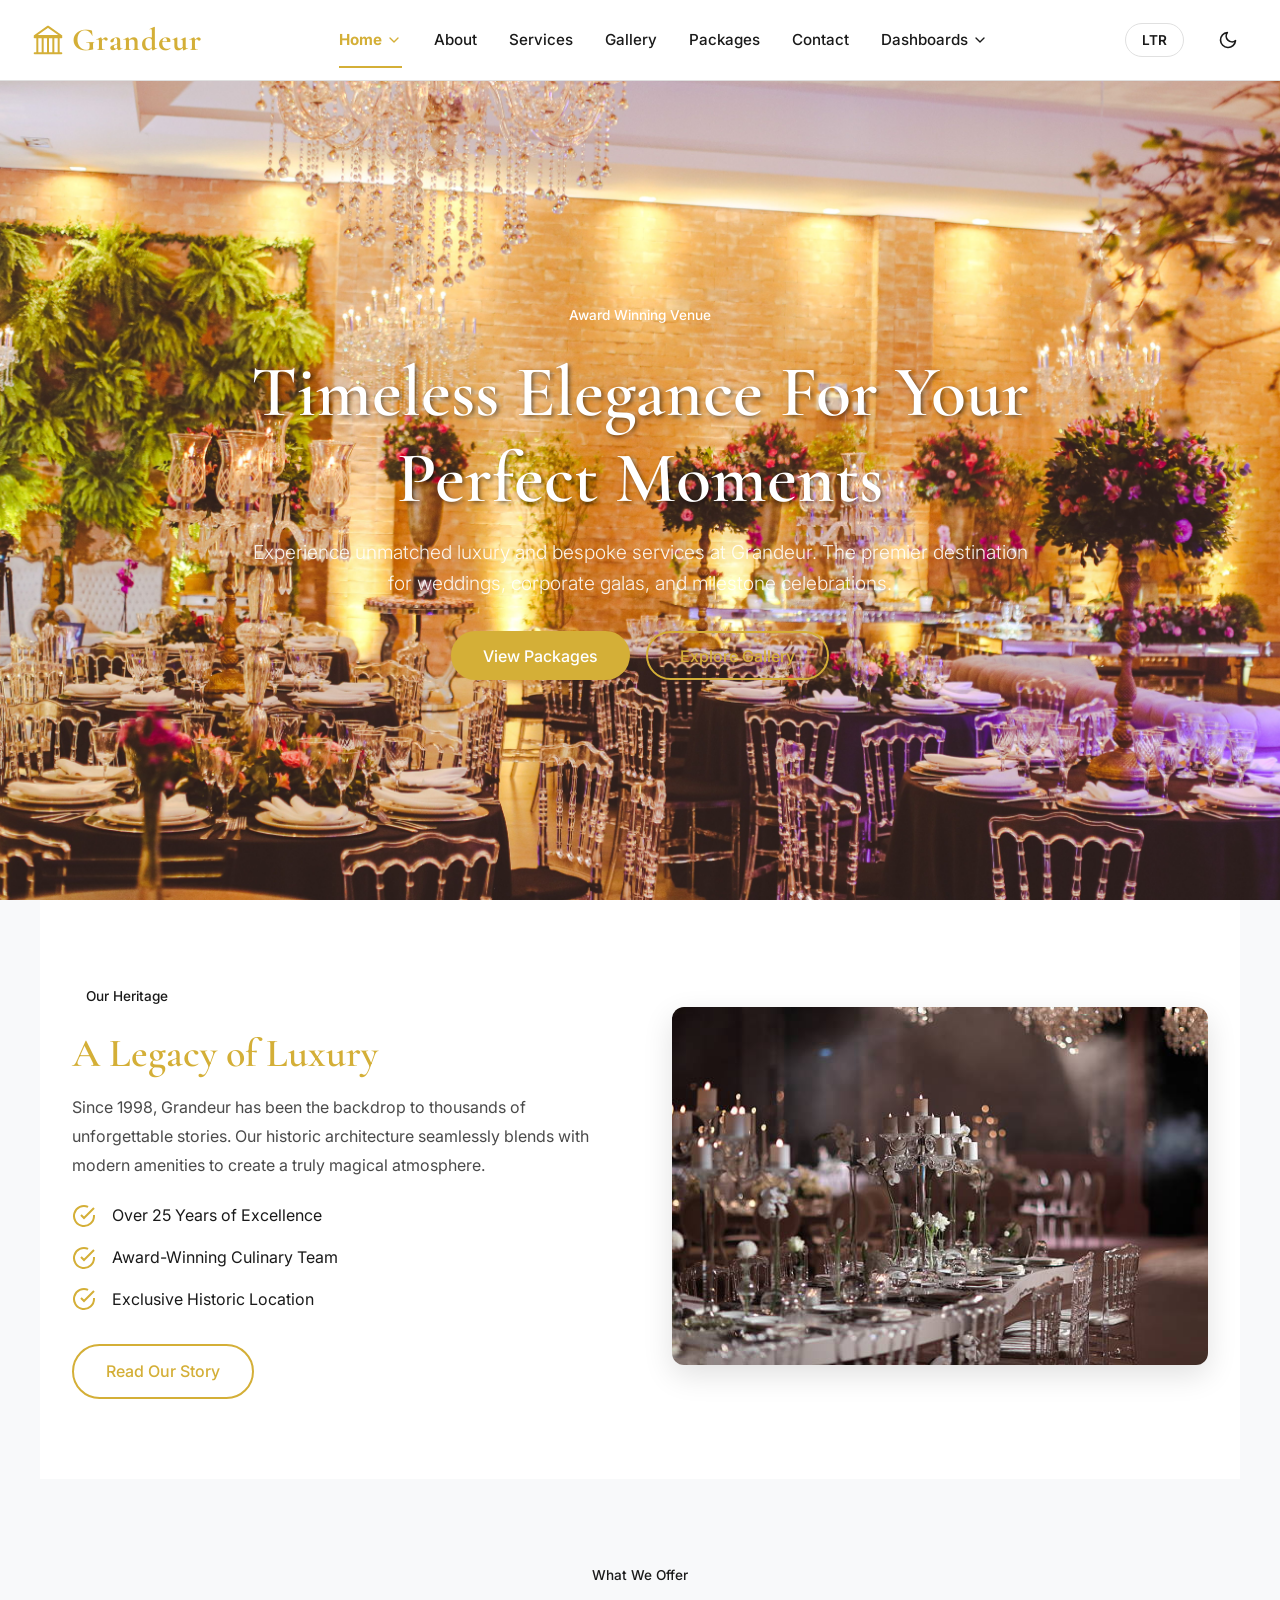
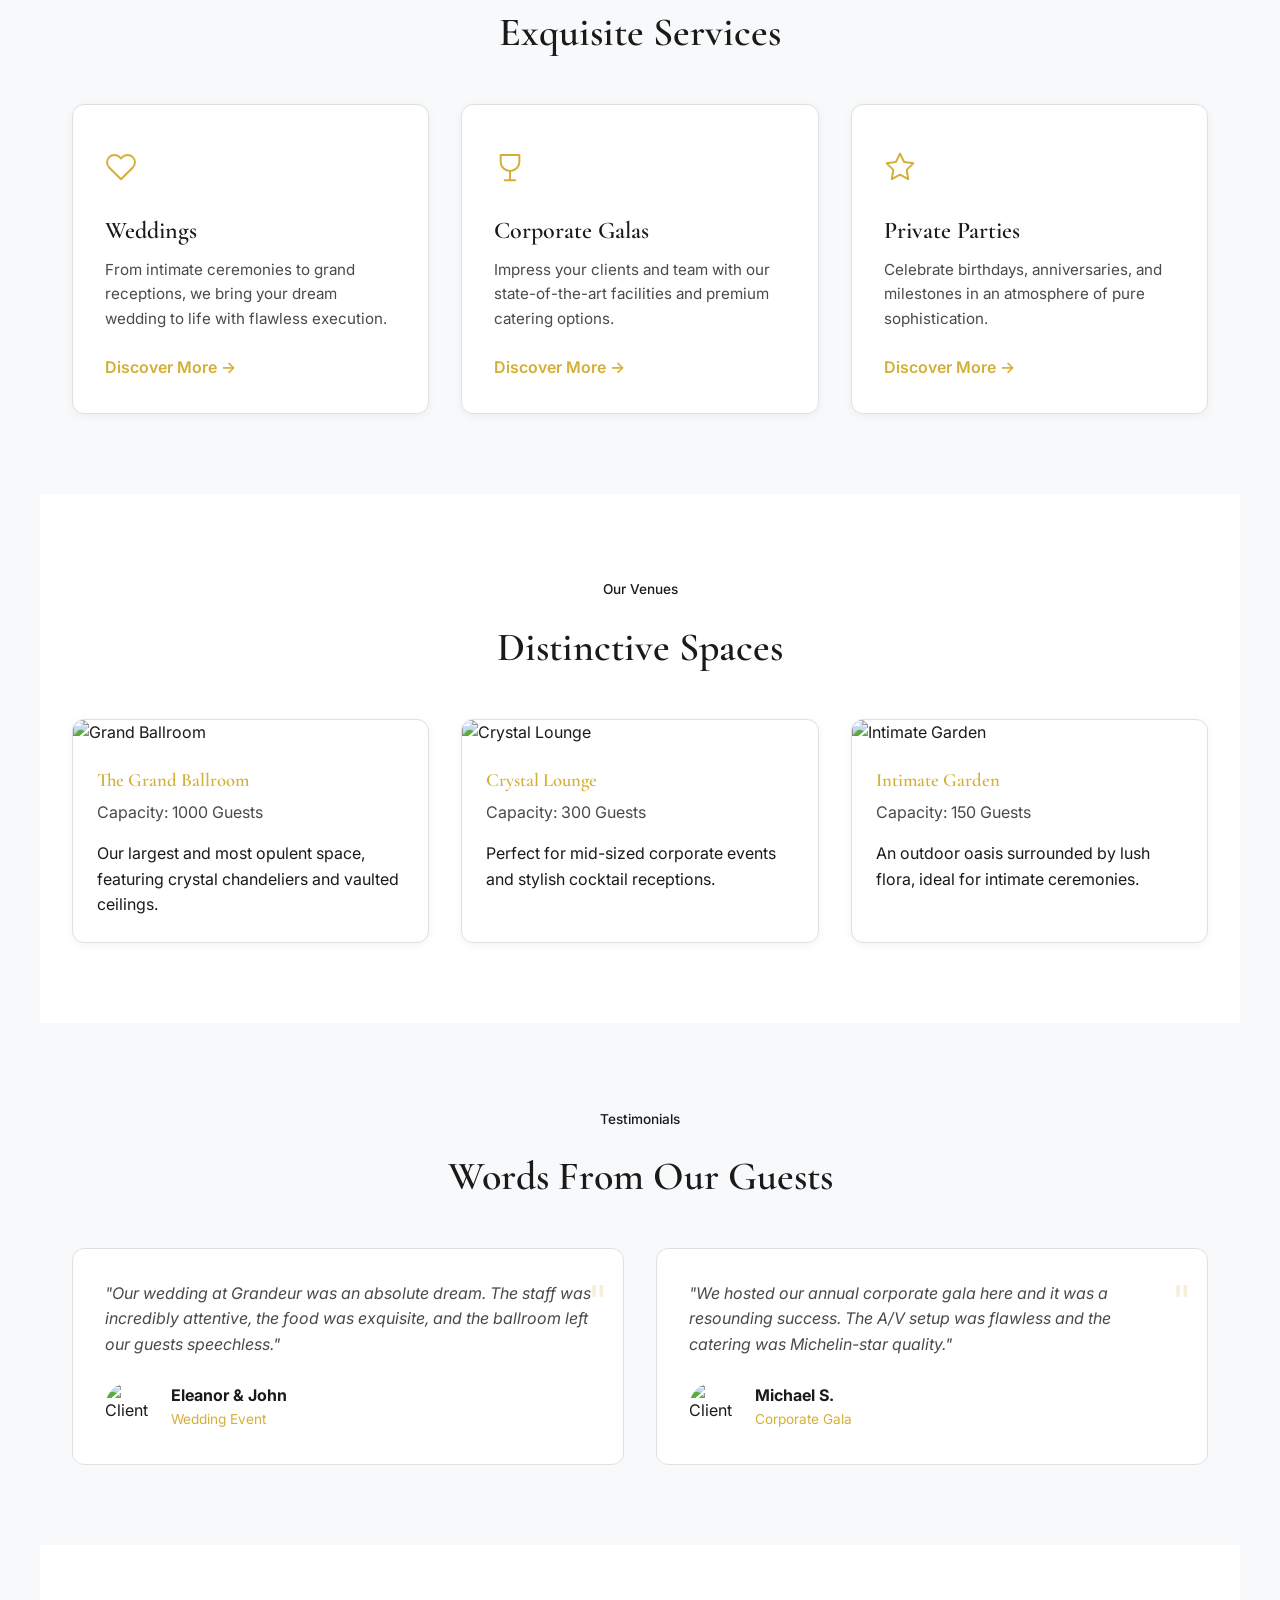
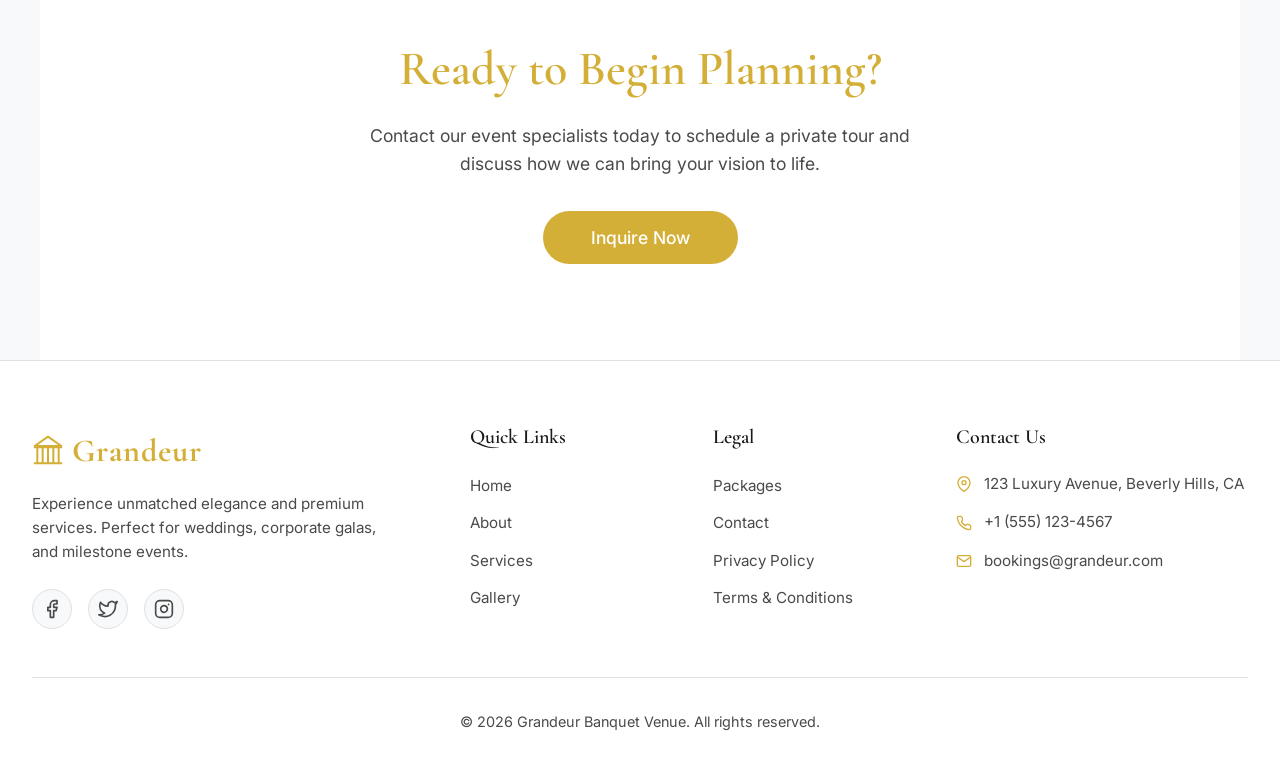
==== index.html @ 1b34560b "Move all website files to root directory" ====
<!DOCTYPE html>
<html lang="en" dir="ltr" data-theme="light">
<head>
    <meta charset="UTF-8">
    <meta name="viewport" content="width=device-width, initial-scale=1.0">
    <title>Grandeur | Premium Party Hall & Banquet Venue</title>
    <link rel="icon" type="image/svg+xml" href="favicon.svg">
    <!-- CSS -->
    <link rel="stylesheet" href="css/style.css">
    <link rel="stylesheet" href="css/sections.css">
    <link rel="stylesheet" href="css/footer.css">
    <!-- Fonts -->
    <link rel="preconnect" href="https://fonts.googleapis.com">
    <link rel="preconnect" href="https://fonts.gstatic.com" crossorigin>
    <link href="https://fonts.googleapis.com/css2?family=Cormorant+Garamond:ital,wght@0,400;0,600;0,700;1,400&family=Inter:wght@300;400;500;600&display=swap" rel="stylesheet">
</head>
<body>
    <!-- Navigation -->
    <header>
        <div class="nav-container">
            <a href="index.html" class="logo">
                <svg xmlns="http://www.w3.org/2000/svg" width="32" height="32" viewBox="0 0 24 24" fill="none" stroke="currentColor" stroke-width="1.5" stroke-linecap="round" stroke-linejoin="round">
                    <path d="M2 22h20M4 22V10M8 22V10M12 22V10M16 22V10M20 22V10M2 10h20M12 2L2 9h20z"/>
                </svg>
                Grandeur
            </a>
            
            <nav class="nav-menu">
                <div class="nav-item">
                    <span>Home
                        <svg xmlns="http://www.w3.org/2000/svg" width="16" height="16" viewBox="0 0 24 24" fill="none" stroke="currentColor" stroke-width="2" stroke-linecap="round" stroke-linejoin="round"><polyline points="6 9 12 15 18 9"></polyline></svg>
                    </span>
                    <div class="dropdown-menu">
                        <a href="index.html" class="dropdown-item">Home 1 - Classic</a>
                        <a href="home2.html" class="dropdown-item">Home 2 - Modern</a>
                    </div>
                </div>
                <div class="nav-item"><a href="about.html">About</a></div>
                <div class="nav-item"><a href="services.html">Services</a></div>
                <div class="nav-item"><a href="gallery.html">Gallery</a></div>
                <div class="nav-item"><a href="packages.html">Packages</a></div>
                <div class="nav-item"><a href="contact.html">Contact</a></div>
                <div class="nav-item">
                    <span>Dashboards
                        <svg xmlns="http://www.w3.org/2000/svg" width="16" height="16" viewBox="0 0 24 24" fill="none" stroke="currentColor" stroke-width="2" stroke-linecap="round" stroke-linejoin="round"><polyline points="6 9 12 15 18 9"></polyline></svg>
                    </span>
                    <div class="dropdown-menu">
                        <a href="dashboard.html" class="dropdown-item">User Portal</a>
                        <a href="admin.html" class="dropdown-item">Admin Dashboard</a>
                    </div>
                </div>
            </nav>

            <div class="header-utils">
                <button id="dir-toggle" class="toggle-btn" aria-label="Toggle Direction">LTR</button>
                <button id="theme-toggle" class="btn-icon" aria-label="Toggle Theme">
                    <!-- Icon handled by JS -->
                </button>
            </div>
        </div>
    </header>

    <!-- SECTION 1: Hero -->
    <section class="hero" style="background-image: url('hero.jpg'); background-size: cover; background-position: center; position: relative;">
        <img src="hero.jpg" class="hero-bg" alt="Grandeur Hero Background" onerror="this.src='../hero.jpg'">
        <div class="hero-overlay"></div>
        <div class="hero-content">
            <span class="badge" style="margin-bottom: 1rem;">Award Winning Venue</span>
            <h1>Timeless Elegance For Your Perfect Moments</h1>
            <p>Experience unmatched luxury and bespoke services at Grandeur. The premier destination for weddings, corporate galas, and milestone celebrations.</p>
            <div class="hero-actions">
                <button class="btn btn-primary" onclick="location.href='packages.html'">View Packages</button>
                <button class="btn btn-outline" onclick="location.href='gallery.html'">Explore Gallery</button>
            </div>
        </div>
    </section>

    <!-- SECTION 2: Our Heritage (Split Layout) -->
    <section class="content-section section-alt-bg">
        <div class="split-layout">
            <div class="split-text">
                <span class="badge">Our Heritage</span>
                <h2 style="font-family: var(--font-heading); font-size: 2.5rem; margin: 1rem 0; color: var(--primary-color);">A Legacy of Luxury</h2>
                <p style="color: var(--text-secondary); margin-bottom: 1.5rem; line-height: 1.8;">Since 1998, Grandeur has been the backdrop to thousands of unforgettable stories. Our historic architecture seamlessly blends with modern amenities to create a truly magical atmosphere.</p>
                <ul class="feature-list-icon">
                    <li><svg width="24" height="24" viewBox="0 0 24 24" fill="none" stroke="currentColor" stroke-width="2"><path d="M22 11.08V12a10 10 0 1 1-5.93-9.14"></path><polyline points="22 4 12 14.01 9 11.01"></polyline></svg> Over 25 Years of Excellence</li>
                    <li><svg width="24" height="24" viewBox="0 0 24 24" fill="none" stroke="currentColor" stroke-width="2"><path d="M22 11.08V12a10 10 0 1 1-5.93-9.14"></path><polyline points="22 4 12 14.01 9 11.01"></polyline></svg> Award-Winning Culinary Team</li>
                    <li><svg width="24" height="24" viewBox="0 0 24 24" fill="none" stroke="currentColor" stroke-width="2"><path d="M22 11.08V12a10 10 0 1 1-5.93-9.14"></path><polyline points="22 4 12 14.01 9 11.01"></polyline></svg> Exclusive Historic Location</li>
                </ul>
                <a href="about.html" class="btn btn-outline" style="margin-top: 1rem;">Read Our Story</a>
            </div>
            <div class="split-img-wrapper">
                <img src="sec.jpg" alt="A Legacy of Luxury" onerror="this.src='../sec.jpg'">
            </div>
        </div>
    </section>

    <!-- SECTION 3: Premium Services Overview -->
    <section class="content-section">
        <div style="text-align: center; margin-bottom: 3rem;">
            <span class="badge">What We Offer</span>
            <h2 style="font-family: var(--font-heading); font-size: 2.5rem; margin-top: 1rem; color: var(--text-primary);">Exquisite Services</h2>
        </div>
        <div class="cards-grid">
            <div class="card">
                <div class="card-icon" style="color: var(--primary-color);">
                    <svg width="32" height="32" viewBox="0 0 24 24" fill="none" stroke="currentColor" stroke-width="1.5" stroke-linecap="round" stroke-linejoin="round"><path d="M20.84 4.61a5.5 5.5 0 0 0-7.78 0L12 5.67l-1.06-1.06a5.5 5.5 0 0 0-7.78 7.78l1.06 1.06L12 21.23l7.78-7.78 1.06-1.06a5.5 5.5 0 0 0 0-7.78z"></path></svg>
                </div>
                <h3 class="card-title">Weddings</h3>
                <p class="card-desc">From intimate ceremonies to grand receptions, we bring your dream wedding to life with flawless execution.</p>
                <a href="services.html" style="color: var(--primary-color); font-weight: 600; text-decoration: none;">Discover More →</a>
            </div>
            <div class="card">
                <div class="card-icon" style="color: var(--primary-color);">
                    <svg width="32" height="32" viewBox="0 0 24 24" fill="none" stroke="currentColor" stroke-width="1.5" stroke-linecap="round" stroke-linejoin="round"><path d="M8 22L16 22"></path><path d="M12 15L12 22"></path><path d="M12 15C15.866 15 19 11.866 19 8L19 3L5 3L5 8C5 11.866 8.13401 15 12 15Z"></path></svg>
                </div>
                <h3 class="card-title">Corporate Galas</h3>
                <p class="card-desc">Impress your clients and team with our state-of-the-art facilities and premium catering options.</p>
                <a href="services.html" style="color: var(--primary-color); font-weight: 600; text-decoration: none;">Discover More →</a>
            </div>
            <div class="card">
                <div class="card-icon" style="color: var(--primary-color);">
                    <svg width="32" height="32" viewBox="0 0 24 24" fill="none" stroke="currentColor" stroke-width="1.5" stroke-linecap="round" stroke-linejoin="round"><polygon points="12 2 15.09 8.26 22 9.27 17 14.14 18.18 21.02 12 17.77 5.82 21.02 7 14.14 2 9.27 8.91 8.26 12 2"></polygon></svg>
                </div>
                <h3 class="card-title">Private Parties</h3>
                <p class="card-desc">Celebrate birthdays, anniversaries, and milestones in an atmosphere of pure sophistication.</p>
                <a href="services.html" style="color: var(--primary-color); font-weight: 600; text-decoration: none;">Discover More →</a>
            </div>
        </div>
    </section>

    <!-- SECTION 4: Featured Halls -->
    <section class="content-section section-alt-bg">
        <div style="text-align: center; margin-bottom: 3rem;">
            <span class="badge">Our Venues</span>
            <h2 style="font-family: var(--font-heading); font-size: 2.5rem; margin-top: 1rem; color: var(--text-primary);">Distinctive Spaces</h2>
        </div>
        <div class="cards-grid">
            <div class="card" style="padding: 0; overflow: hidden;">
                <img src="https://images.unsplash.com/photo-1519167758481-83f550bb49b3?q=80&w=800&auto=format&fit=crop" alt="Grand Ballroom" style="width: 100%; height: 200px; object-fit: cover;">
                <div style="padding: 1.5rem;">
                    <h3 style="color: var(--primary-color); margin-bottom: 0.5rem;">The Grand Ballroom</h3>
                    <p style="color: var(--text-secondary); margin-bottom: 1rem;">Capacity: 1000 Guests</p>
                    <p>Our largest and most opulent space, featuring crystal chandeliers and vaulted ceilings.</p>
                </div>
            </div>
            <div class="card" style="padding: 0; overflow: hidden;">
                <img src="https://images.unsplash.com/photo-1549488344-1f9b8d2bd1f3?q=80&w=800&auto=format&fit=crop" alt="Crystal Lounge" style="width: 100%; height: 200px; object-fit: cover;">
                <div style="padding: 1.5rem;">
                    <h3 style="color: var(--primary-color); margin-bottom: 0.5rem;">Crystal Lounge</h3>
                    <p style="color: var(--text-secondary); margin-bottom: 1rem;">Capacity: 300 Guests</p>
                    <p>Perfect for mid-sized corporate events and stylish cocktail receptions.</p>
                </div>
            </div>
            <div class="card" style="padding: 0; overflow: hidden;">
                <img src="https://images.unsplash.com/photo-1464366400600-7168b8af9bc3?q=80&w=800&auto=format&fit=crop" alt="Intimate Garden" style="width: 100%; height: 200px; object-fit: cover;">
                <div style="padding: 1.5rem;">
                    <h3 style="color: var(--primary-color); margin-bottom: 0.5rem;">Intimate Garden</h3>
                    <p style="color: var(--text-secondary); margin-bottom: 1rem;">Capacity: 150 Guests</p>
                    <p>An outdoor oasis surrounded by lush flora, ideal for intimate ceremonies.</p>
                </div>
            </div>
        </div>
    </section>

    <!-- SECTION 5: Client Testimonials -->
    <section class="content-section">
        <div style="text-align: center; margin-bottom: 3rem;">
            <span class="badge">Testimonials</span>
            <h2 style="font-family: var(--font-heading); font-size: 2.5rem; margin-top: 1rem; color: var(--text-primary);">Words From Our Guests</h2>
        </div>
        <div class="testimonials-grid">
            <div class="testimonial-card">
                <div class="testimonial-quote-icon">"</div>
                <p class="testimonial-text">"Our wedding at Grandeur was an absolute dream. The staff was incredibly attentive, the food was exquisite, and the ballroom left our guests speechless."</p>
                <div class="testimonial-author">
                    <img src="https://ui-avatars.com/api/?name=Eleanor+Rigby&background=d4af37&color=fff" alt="Client">
                    <div>
                        <strong style="color: var(--text-primary);">Eleanor & John</strong>
                        <div style="font-size: 0.85rem; color: var(--primary-color);">Wedding Event</div>
                    </div>
                </div>
            </div>
            <div class="testimonial-card">
                <div class="testimonial-quote-icon">"</div>
                <p class="testimonial-text">"We hosted our annual corporate gala here and it was a resounding success. The A/V setup was flawless and the catering was Michelin-star quality."</p>
                <div class="testimonial-author">
                    <img src="https://ui-avatars.com/api/?name=Michael+Scott&background=000&color=fff" alt="Client">
                    <div>
                        <strong style="color: var(--text-primary);">Michael S.</strong>
                        <div style="font-size: 0.85rem; color: var(--primary-color);">Corporate Gala</div>
                    </div>
                </div>
            </div>
        </div>
    </section>

    <!-- SECTION 6: Call To Action -->
    <section class="content-section section-alt-bg" style="text-align: center; padding: 6rem 2rem;">
        <h2 style="font-family: var(--font-heading); font-size: 3rem; color: var(--primary-color); margin-bottom: 1.5rem;">Ready to Begin Planning?</h2>
        <p style="color: var(--text-secondary); max-width: 600px; margin: 0 auto 2rem; font-size: 1.1rem; line-height: 1.6;">Contact our event specialists today to schedule a private tour and discuss how we can bring your vision to life.</p>
        <button class="btn btn-primary" onclick="location.href='contact.html'" style="padding: 1rem 3rem; font-size: 1.1rem;">Inquire Now</button>
    </section>

    <!-- Footer -->
    <footer class="footer">
        <div class="footer-container">
            <div class="footer-brand">
                <a href="index.html" class="logo">
                    <svg xmlns="http://www.w3.org/2000/svg" width="32" height="32" viewBox="0 0 24 24" fill="none" stroke="currentColor" stroke-width="1.5" stroke-linecap="round" stroke-linejoin="round">
                        <path d="M2 22h20M4 22V10M8 22V10M12 22V10M16 22V10M20 22V10M2 10h20M12 2L2 9h20z"/>
                    </svg>
                    Grandeur
                </a>
                <p>Experience unmatched elegance and premium services. Perfect for weddings, corporate galas, and milestone events.</p>
                <div class="social-icons">
                    <a href="#" aria-label="Facebook"><svg xmlns="http://www.w3.org/2000/svg" width="20" height="20" viewBox="0 0 24 24" fill="none" stroke="currentColor" stroke-width="2" stroke-linecap="round" stroke-linejoin="round"><path d="M18 2h-3a5 5 0 0 0-5 5v3H7v4h3v8h4v-8h3l1-4h-4V7a1 1 0 0 1 1-1h3z"></path></svg></a>
                    <a href="#" aria-label="Twitter"><svg xmlns="http://www.w3.org/2000/svg" width="20" height="20" viewBox="0 0 24 24" fill="none" stroke="currentColor" stroke-width="2" stroke-linecap="round" stroke-linejoin="round"><path d="M23 3a10.9 10.9 0 0 1-3.14 1.53 4.48 4.48 0 0 0-7.86 3v1A10.66 10.66 0 0 1 3 4s-4 9 5 13a11.64 11.64 0 0 1-7 2c9 5 20 0 20-11.5a4.5 4.5 0 0 0-.08-.83A7.72 7.72 0 0 0 23 3z"></path></svg></a>
                    <a href="#" aria-label="Instagram"><svg xmlns="http://www.w3.org/2000/svg" width="20" height="20" viewBox="0 0 24 24" fill="none" stroke="currentColor" stroke-width="2" stroke-linecap="round" stroke-linejoin="round"><rect x="2" y="2" width="20" height="20" rx="5" ry="5"></rect><path d="M16 11.37A4 4 0 1 1 12.63 8 4 4 0 0 1 16 11.37z"></path><line x1="17.5" y1="6.5" x2="17.51" y2="6.5"></line></svg></a>
                </div>
            </div>
            
            <div class="footer-links">
                <h3>Quick Links</h3>
                <ul>
                    <li><a href="index.html">Home</a></li>
                    <li><a href="about.html">About</a></li>
                    <li><a href="services.html">Services</a></li>
                    <li><a href="gallery.html">Gallery</a></li>
                </ul>
            </div>
            
            <div class="footer-links">
                <h3>Legal</h3>
                <ul>
                    <li><a href="packages.html">Packages</a></li>
                    <li><a href="contact.html">Contact</a></li>
                    <li><a href="#">Privacy Policy</a></li>
                    <li><a href="#">Terms & Conditions</a></li>
                </ul>
            </div>
            
            <div class="footer-contact">
                <h3>Contact Us</h3>
                <ul>
                    <li>
                        <svg xmlns="http://www.w3.org/2000/svg" width="16" height="16" viewBox="0 0 24 24" fill="none" stroke="currentColor" stroke-width="2" stroke-linecap="round" stroke-linejoin="round"><path d="M21 10c0 7-9 13-9 13s-9-6-9-13a9 9 0 0 1 18 0z"></path><circle cx="12" cy="10" r="3"></circle></svg>
                        123 Luxury Avenue, Beverly Hills, CA
                    </li>
                    <li>
                        <svg xmlns="http://www.w3.org/2000/svg" width="16" height="16" viewBox="0 0 24 24" fill="none" stroke="currentColor" stroke-width="2" stroke-linecap="round" stroke-linejoin="round"><path d="M22 16.92v3a2 2 0 0 1-2.18 2 19.79 19.79 0 0 1-8.63-3.07 19.5 19.5 0 0 1-6-6 19.79 19.79 0 0 1-3.07-8.67A2 2 0 0 1 4.11 2h3a2 2 0 0 1 2 1.72 12.84 12.84 0 0 0 .7 2.81 2 2 0 0 1-.45 2.11L8.09 9.91a16 16 0 0 0 6 6l1.27-1.27a2 2 0 0 1 2.11-.45 12.84 12.84 0 0 0 2.81.7A2 2 0 0 1 22 16.92z"></path></svg>
                        +1 (555) 123-4567
                    </li>
                    <li>
                        <svg xmlns="http://www.w3.org/2000/svg" width="16" height="16" viewBox="0 0 24 24" fill="none" stroke="currentColor" stroke-width="2" stroke-linecap="round" stroke-linejoin="round"><path d="M4 4h16c1.1 0 2 .9 2 2v12c0 1.1-.9 2-2 2H4c-1.1 0-2-.9-2-2V6c0-1.1.9-2 2-2z"></path><polyline points="22,6 12,13 2,6"></polyline></svg>
                        bookings@grandeur.com
                    </li>
                </ul>
            </div>
        </div>
        <div class="footer-bottom">
            <p>&copy; 2026 Grandeur Banquet Venue. All rights reserved.</p>
        </div>
    </footer>

    <!-- Scripts -->
    <script src="js/script.js"></script>
</body>
</html>
---- css/style.css ----
@import url('https://fonts.googleapis.com/css2?family=Cormorant+Garamond:ital,wght@0,400;0,600;0,700;1,400&family=Inter:wght@300;400;500;600&display=swap');

:root {
  /* Light Theme Variables */
  --primary-color: #D4AF37; /* Gold */
  --primary-hover: #C5A028;
  --bg-color: #F8F9FA;
  --surface-color: #FFFFFF;
  --text-primary: #1A1A1A;
  --text-secondary: #4A4A4A;
  --border-color: #E0E0E0;
  
  --font-heading: 'Cormorant Garamond', serif;
  --font-body: 'Inter', sans-serif;
  
  --transition-smooth: all 0.3s cubic-bezier(0.4, 0, 0.2, 1);
  --shadow-sm: 0 2px 8px rgba(0,0,0,0.05);
  --shadow-md: 0 4px 16px rgba(0,0,0,0.08);
  --shadow-lg: 0 10px 30px rgba(0,0,0,0.12);
}

html[data-theme='dark'] {
  --bg-color: #0F172A; /* Deep Slate/Charcoal */
  --surface-color: #1E293B;
  --text-primary: #F1F5F9;
  --text-secondary: #94A3B8;
  --border-color: #334155;
  --shadow-sm: 0 2px 8px rgba(0,0,0,0.4);
  --shadow-md: 0 4px 16px rgba(0,0,0,0.5);
  --shadow-lg: 0 10px 30px rgba(0,0,0,0.6);
}

html, body {
  width: 100%;
  max-width: 100%;
  overflow-x: hidden;
}

* {
  margin: 0;
  padding: 0;
  box-sizing: border-box;
}

body {
  font-family: var(--font-body);
  background-color: var(--bg-color);
  color: var(--text-primary);
  line-height: 1.6;
  transition: background-color var(--transition-smooth), color var(--transition-smooth);
  overflow-x: hidden;
}

h1, h2, h3, h4, h5, h6 {
  font-family: var(--font-heading);
  font-weight: 600;
  line-height: 1.2;
}

a {
  text-decoration: none;
  color: inherit;
}

ul {
  list-style: none;
}

/* Header & Navigation */
header {
  position: fixed;
  top: 0;
  left: 0;
  width: 100%;
  background: rgba(var(--surface-color), 0.95);
  backdrop-filter: blur(10px);
  -webkit-backdrop-filter: blur(10px);
  z-index: 1000;
  border-bottom: 1px solid var(--border-color);
  background-color: var(--surface-color); /* Fallback */
}

.nav-container {
  max-width: 1400px;
  margin: 0 auto;
  padding: 0 2rem;
  display: flex;
  justify-content: space-between;
  align-items: center;
  height: 80px;
}

.logo {
  font-family: var(--font-heading);
  font-size: 2rem;
  font-weight: 700;
  color: var(--primary-color);
  letter-spacing: 1px;
  display: flex;
  align-items: center;
  gap: 0.5rem;
}

.logo svg {
  color: var(--primary-color);
}

.nav-menu {
  display: flex;
  gap: 2rem;
  align-items: center;
}

.nav-item {
  position: relative;
  font-weight: 500;
  font-size: 0.95rem;
  cursor: pointer;
  padding: 1rem 0;
}

.nav-item > a, .nav-item > span {
  display: flex;
  align-items: center;
  gap: 0.25rem;
  transition: color var(--transition-smooth);
}

.nav-item:hover > a, .nav-item:hover > span {
  color: var(--primary-color);
}

.nav-item > a.active, .nav-item > span.active {
  color: var(--primary-color);
  font-weight: 700;
}
.nav-item > a.active::after, .nav-item > span.active::after {
  content: '';
  position: absolute;
  bottom: 0;
  left: 0;
  width: 100%;
  height: 2px;
  background-color: var(--primary-color);
}

.dropdown-item.active {
  color: var(--primary-color);
  background-color: var(--surface-color);
  font-weight: 600;
}

/* Dropdown */
.dropdown-menu {
  position: absolute;
  top: 100%;
  left: 0; /* Default LTR */
  background-color: var(--surface-color);
  min-width: 200px;
  border: 1px solid var(--border-color);
  border-radius: 8px;
  box-shadow: var(--shadow-md);
  opacity: 0;
  visibility: hidden;
  transform: translateY(10px);
  transition: var(--transition-smooth);
  display: flex;
  flex-direction: column;
  padding: 0.5rem 0;
}

/* RTL Dropdown adjustments */
html[dir="rtl"] .dropdown-menu {
  left: auto;
  right: 0;
}
html[dir="rtl"] .nav-menu {
  gap: 2rem;
}

.nav-item:hover .dropdown-menu {
  opacity: 1;
  visibility: visible;
  transform: translateY(0);
}

.dropdown-item {
  padding: 0.75rem 1.5rem;
  color: var(--text-primary);
  font-size: 0.9rem;
  transition: background-color var(--transition-smooth), color var(--transition-smooth);
}

.dropdown-item:hover {
  background-color: rgba(212, 175, 55, 0.1);
  color: var(--primary-color);
}

/* Right Header Utilities */
.header-utils {
  display: flex;
  align-items: center;
  gap: 1.5rem;
}

.hamburger-btn, .mobile-drawer-utils {
  display: none;
}

.btn-icon {
  background: none;
  border: none;
  color: var(--text-primary);
  font-size: 1.25rem;
  cursor: pointer;
  display: flex;
  align-items: center;
  justify-content: center;
  transition: color var(--transition-smooth);
  width: 40px;
  height: 40px;
  border-radius: 50%;
}

.btn-icon:hover {
  color: var(--primary-color);
  background-color: rgba(212, 175, 55, 0.1);
}

.toggle-btn {
  font-family: var(--font-body);
  font-weight: 600;
  font-size: 0.85rem;
  padding: 0.5rem 1rem;
  border: 1px solid var(--border-color);
  border-radius: 20px;
  background-color: transparent;
  color: var(--text-primary);
  cursor: pointer;
  transition: var(--transition-smooth);
}

.toggle-btn:hover {
  border-color: var(--primary-color);
  color: var(--primary-color);
}

/* Buttons */
.btn {
  display: inline-block;
  padding: 0.8rem 2rem;
  font-family: var(--font-body);
  font-weight: 500;
  border-radius: 30px;
  transition: var(--transition-smooth);
  cursor: pointer;
  border: none;
  font-size: 1rem;
}

.btn-primary {
  background-color: var(--primary-color);
  color: #fff;
}

.btn-primary:hover {
  background-color: var(--primary-hover);
  transform: translateY(-2px);
  box-shadow: var(--shadow-md);
}

.btn-outline {
  background-color: transparent;
  border: 2px solid var(--primary-color);
  color: var(--primary-color);
}

.btn-outline:hover {
  background-color: var(--primary-color);
  color: #fff;
  transform: translateY(-2px);
}

/* Hero Section */
.hero {
  height: 100vh;
  min-height: 600px;
  position: relative;
  display: flex;
  align-items: center;
  justify-content: center;
  text-align: center;
  padding: 0 2rem;
  margin-top: 0; /* Header is fixed, hero under it */
}

.hero-bg {
  position: absolute;
  top: 0;
  left: 0;
  width: 100%;
  height: 100%;
  object-fit: cover;
  z-index: -2;
}

.hero-overlay {
  position: absolute;
  top: 0;
  left: 0;
  width: 100%;
  height: 100%;
  background: rgba(0, 0, 0, 0.5); /* Dark overlay for text readability */
  z-index: -1;
}

.hero-content {
  max-width: 800px;
  color: #ffffff;
  margin-top: 80px;
}

.hero h1 {
  font-size: 4.5rem;
  margin-bottom: 1rem;
  text-shadow: 2px 2px 4px rgba(0,0,0,0.5);
}

.hero p {
  font-size: 1.2rem;
  margin-bottom: 2rem;
  opacity: 0.9;
  font-weight: 300;
}

.hero-actions {
  display: flex;
  gap: 1rem;
  justify-content: center;
}

/* Content Sections */
.content-section {
  padding: 5rem 2rem;
  max-width: 1400px;
  margin: 0 auto;
}

.section-alt-bg {
  background-color: var(--surface-color);
}

/* Grids & Cards */
.cards-grid {
  display: grid;
  grid-template-columns: repeat(auto-fit, minmax(300px, 1fr));
  gap: 2rem;
  margin-top: 2rem;
}

.card {
  background-color: var(--surface-color);
  border-radius: 12px;
  padding: 2rem;
  box-shadow: var(--shadow-sm);
  border: 1px solid var(--border-color);
  transition: transform var(--transition-smooth), box-shadow var(--transition-smooth);
}

.card:hover {
  transform: translateY(-5px);
  box-shadow: var(--shadow-md);
}

.card-icon {
  font-size: 2.5rem;
  color: var(--primary-color);
  margin-bottom: 1rem;
}

.card-title {
  font-family: var(--font-heading);
  font-size: 1.5rem;
  margin-bottom: 0.75rem;
}

.card-desc {
  color: var(--text-secondary);
  font-size: 0.95rem;
  margin-bottom: 1.5rem;
}

/* Section Common */
.section {
  padding: 6rem 2rem;
}

.container {
  max-width: 1400px;
  margin: 0 auto;
}

.section-title {
  text-align: center;
  font-size: 3rem;
  margin-bottom: 1rem;
  color: var(--text-primary);
}

.section-subtitle {
  text-align: center;
  color: var(--text-secondary);
  font-size: 1.1rem;
  margin-bottom: 4rem;
  max-width: 600px;
  margin-left: auto;
  margin-right: auto;
}

/* Features Grid */
.features-grid {
  display: grid;
  grid-template-columns: repeat(auto-fit, minmax(300px, 1fr));
  gap: 2rem;
}

.feature-card {
  background-color: var(--surface-color);
  border-radius: 12px;
  padding: 2.5rem 2rem;
  text-align: center;
  border: 1px solid var(--border-color);
  transition: var(--transition-smooth);
}

.feature-card:hover {
  transform: translateY(-10px);
  box-shadow: var(--shadow-lg);
  border-color: var(--primary-color);
}

.feature-icon {
  font-size: 3rem;
  color: var(--primary-color);
  margin-bottom: 1.5rem;
  display: inline-block;
}

.feature-title {
  font-size: 1.5rem;
  margin-bottom: 1rem;
}

.feature-desc {
  color: var(--text-secondary);
}

/* Gallery Grid */
.gallery-grid {
  display: grid;
  grid-template-columns: repeat(auto-fill, minmax(350px, 1fr));
  gap: 1.5rem;
}

.gallery-item {
  position: relative;
  border-radius: 12px;
  overflow: hidden;
  aspect-ratio: 4/3;
  cursor: pointer;
}

.gallery-img {
  width: 100%;
  height: 100%;
  object-fit: cover;
  transition: transform 0.5s ease;
}

.gallery-overlay {
  position: absolute;
  top: 0;
  left: 0;
  width: 100%;
  height: 100%;
  background: rgba(0, 0, 0, 0.4);
  opacity: 0;
  transition: var(--transition-smooth);
  display: flex;
  align-items: center;
  justify-content: center;
}

.gallery-item:hover .gallery-img {
  transform: scale(1.1);
}

.gallery-item:hover .gallery-overlay {
  opacity: 1;
}

.gallery-title {
  color: #fff;
  font-family: var(--font-heading);
  font-size: 1.8rem;
  text-align: center;
}

/* Dashboard Layout */
.dashboard-layout {
  display: flex;
  min-height: 100vh;
  padding-top: 80px; /* Offset for header */
}

.sidebar {
  width: 280px;
  background-color: var(--surface-color);
  border-right: 1px solid var(--border-color);
  padding: 2rem 0;
  position: fixed;
  height: calc(100vh - 80px);
  overflow-y: auto;
}

html[dir="rtl"] .sidebar {
  border-right: none;
  border-left: 1px solid var(--border-color);
}

.sidebar-menu {
  display: flex;
  flex-direction: column;
}

.sidebar-item {
  padding: 1rem 2rem;
  display: flex;
  align-items: center;
  gap: 1rem;
  color: var(--text-secondary);
  font-weight: 500;
  transition: var(--transition-smooth);
  border-left: 3px solid transparent; /* LTR */
}

html[dir="rtl"] .sidebar-item {
  border-left: none;
  border-right: 3px solid transparent; /* RTL */
}

.sidebar-item:hover, .sidebar-item.active {
  background-color: rgba(212, 175, 55, 0.05);
  color: var(--primary-color);
  border-left-color: var(--primary-color); /* LTR */
}

html[dir="rtl"] .sidebar-item:hover, html[dir="rtl"] .sidebar-item.active {
  border-right-color: var(--primary-color); /* RTL */
}

.sidebar-icon {
  font-size: 1.25rem;
}

.dashboard-content {
  flex: 1;
  margin-left: 280px; /* LTR */
  padding: 2rem;
  background-color: var(--bg-color);
}

html[dir="rtl"] .dashboard-content {
  margin-left: 0;
  margin-right: 280px; /* RTL */
}

.dashboard-header {
  margin-bottom: 2rem;
}

.dashboard-title {
  font-size: 2.2rem;
  margin-bottom: 0.5rem;
}

/* Cards / Panels for Dashboard */
.panel-grid {
  display: grid;
  grid-template-columns: repeat(auto-fit, minmax(300px, 1fr));
  gap: 1.5rem;
  margin-bottom: 2rem;
}

.panel {
  background-color: var(--surface-color);
  border-radius: 12px;
  padding: 1.5rem;
  border: 1px solid var(--border-color);
  box-shadow: var(--shadow-sm);
}

.panel-header {
  display: flex;
  justify-content: space-between;
  align-items: center;
  margin-bottom: 1rem;
}

.panel-title {
  font-family: var(--font-body);
  font-size: 1.1rem;
  font-weight: 600;
  color: var(--text-secondary);
}

.panel-value {
  font-size: 2.5rem;
  font-family: var(--font-heading);
  font-weight: 700;
  color: var(--text-primary);
}

/* Form Styles */
.form-group {
  margin-bottom: 1.5rem;
}

.form-label {
  display: block;
  margin-bottom: 0.5rem;
  font-weight: 500;
  color: var(--text-primary);
}

.form-control {
  width: 100%;
  padding: 0.8rem 1rem;
  border: 1px solid var(--border-color);
  border-radius: 8px;
  background-color: var(--bg-color);
  color: var(--text-primary);
  font-family: var(--font-body);
  font-size: 1rem;
  transition: var(--transition-smooth);
}

.form-control:focus {
  outline: none;
  border-color: var(--primary-color);
  box-shadow: 0 0 0 3px rgba(212, 175, 55, 0.2);
}

select.form-control {
  appearance: none;
  background-image: url("data:image/svg+xml,%3Csvg xmlns='http://www.w3.org/2000/svg' width='24' height='24' viewBox='0 0 24 24' fill='none' stroke='currentColor' stroke-width='2' stroke-linecap='round' stroke-linejoin='round'%3E%3Cpolyline points='6 9 12 15 18 9'%3E%3C/polyline%3E%3C/svg%3E");
  background-repeat: no-repeat;
  background-position: right 1rem center;
  background-size: 1rem;
}

html[dir="rtl"] select.form-control {
  background-position: left 1rem center;
}

/* Table */
.table-container {
  overflow-x: auto;
  background-color: var(--surface-color);
  border-radius: 12px;
  border: 1px solid var(--border-color);
  box-shadow: var(--shadow-sm);
  padding: 1rem;
}

.table {
  width: 100%;
  border-collapse: collapse;
}

.table th, .table td {
  padding: 1rem;
  text-align: left; /* Default LTR */
  border-bottom: 1px solid var(--border-color);
}

html[dir="rtl"] .table th, html[dir="rtl"] .table td {
  text-align: right; /* RTL */
}

.table th {
  font-weight: 600;
  color: var(--text-secondary);
}

.table tr:last-child td {
  border-bottom: none;
}

.badge {
  padding: 0.35rem 0.85rem;
  border-radius: 20px;
  font-size: 0.85rem;
  font-weight: 500;
  display: inline-block;
}

.badge-success {
  background-color: rgba(34, 197, 94, 0.1);
  color: #16a34a;
}

.badge-pending {
  background-color: rgba(234, 179, 8, 0.1);
  color: #ca8a04;
}

/* Responsive Breakpoints (1024px, 768px, 360px) */

/* 1024px Breakpoint (Tablet Landscape / Small Laptop) */
@media (max-width: 1024px) {
  .hero h1 {
    font-size: 3.25rem;
  }
  .packages-grid, .gallery-grid, .services-grid {
    grid-template-columns: repeat(2, 1fr);
    gap: 1.5rem;
  }
  .hero-modern-content h1 {
    font-size: 3rem;
  }
  .sidebar {
    transform: translateX(-100%);
    z-index: 999;
  }
  html[dir="rtl"] .sidebar {
    transform: translateX(100%);
  }
  .dashboard-content {
    margin-left: 0;
  }
  html[dir="rtl"] .dashboard-content {
    margin-right: 0;
  }
}

/* 768px Breakpoint (Tablet Portrait & Mobile) */
@media (max-width: 768px) {
  html, body {
    width: 100vw;
    max-width: 100vw;
    overflow-x: hidden;
  }
  
  *, *::before, *::after {
    max-width: 100%;
    word-wrap: break-word;
    overflow-wrap: break-word;
  }

  /* Hamburger Menu Toggle Button */
  .hamburger-btn {
    display: flex;
    flex-direction: column;
    justify-content: space-around;
    width: 32px;
    height: 32px;
    background: transparent;
    border: none;
    cursor: pointer;
    padding: 0;
    z-index: 1001;
  }
  .hamburger-btn span {
    width: 100%;
    height: 3px;
    background-color: var(--text-primary);
    border-radius: 2px;
    transition: all 0.3s ease;
  }
  .hamburger-btn.active span:nth-child(1) {
    transform: rotate(45deg) translate(6px, 6px);
  }
  .hamburger-btn.active span:nth-child(2) {
    opacity: 0;
  }
  .hamburger-btn.active span:nth-child(3) {
    transform: rotate(-45deg) translate(6px, -6px);
  }

  /* Mobile Slide-Out Navigation Menu Drawer */
  .nav-menu {
    position: fixed;
    top: 80px;
    left: 0;
    width: 100%;
    height: calc(100vh - 80px);
    background-color: var(--surface-color);
    flex-direction: column;
    align-items: flex-start;
    padding: 2rem 1.5rem;
    gap: 1.25rem;
    overflow-y: auto;
    box-shadow: var(--shadow-lg);
    transform: translateY(-100%);
    opacity: 0;
    visibility: hidden;
    transition: transform 0.35s cubic-bezier(0.4, 0, 0.2, 1), opacity 0.35s ease, visibility 0.35s;
    z-index: 999;
  }
  
  html[dir="rtl"] .nav-menu {
    left: auto;
    right: 0;
  }

  .nav-menu.active {
    transform: translateY(0);
    opacity: 1;
    visibility: visible;
  }

  .nav-item {
    width: 100%;
    padding: 0.5rem 0;
    border-bottom: 1px solid var(--border-color);
  }

  .nav-item > span {
    justify-content: space-between;
    width: 100%;
    cursor: pointer;
    user-select: none;
  }
  .nav-item > span svg {
    transition: transform 0.3s ease;
  }
  .nav-item.open > span svg {
    transform: rotate(180deg);
  }

  .nav-item .dropdown-menu {
    position: static;
    opacity: 0;
    visibility: hidden;
    max-height: 0;
    overflow: hidden;
    transform: none;
    box-shadow: none;
    border: none;
    background: transparent;
    padding-left: 1rem;
    padding-top: 0;
    display: flex;
    flex-direction: column;
    transition: max-height 0.35s ease, opacity 0.3s ease, padding 0.3s ease;
  }

  .nav-item.open .dropdown-menu {
    opacity: 1;
    visibility: visible;
    max-height: 300px;
    padding-top: 0.5rem;
    padding-bottom: 0.5rem;
  }

  /* Move Header Toggles into Mobile Menu Drawer when nav-menu exists */
  .header-utils {
    display: none;
  }
  /* In dashboard/admin pages where nav-menu is absent, keep header-utils visible */
  header:not(:has(.nav-menu)) .header-utils {
    display: flex !important;
  }
  .hamburger-btn {
    display: flex;
  }
  
  .mobile-drawer-utils {
    display: flex;
    align-items: center;
    gap: 1rem;
    width: 100%;
    padding-top: 1rem;
    margin-top: auto;
    border-top: 1px dashed var(--border-color);
  }

  .hero h1 {
    font-size: 2.15rem;
    word-break: break-word;
  }
  .hero p {
    font-size: 1rem;
  }
  .packages-grid, .gallery-grid, .services-grid, .features-grid, .cards-grid {
    grid-template-columns: 1fr !important;
    gap: 1.25rem;
  }
  .split-layout {
    grid-template-columns: 1fr !important;
    gap: 2rem;
  }
  .stats-grid {
    grid-template-columns: 1fr !important;
    gap: 1rem;
  }
  .footer-container {
    grid-template-columns: 1fr 1fr;
    gap: 2rem;
  }
  .filter-bar {
    flex-direction: column;
    align-items: stretch;
    gap: 0.75rem;
  }
  .dash-topbar {
    flex-direction: column;
    align-items: stretch;
    gap: 1rem;
  }
  .dash-search input {
    width: 100%;
  }
  .dash-table {
    display: block;
    overflow-x: auto;
    white-space: nowrap;
  }
}

/* 360px Breakpoint (Small Mobile / Extra Small) */
@media (max-width: 360px) {
  html {
    font-size: 14px;
  }
  body {
    overflow-x: hidden;
  }
  img, svg, video, iframe {
    max-width: 100%;
    height: auto;
  }
  h1, h2, h3, h4, h5, h6, p {
    overflow-wrap: break-word;
    word-wrap: break-word;
    hyphens: auto;
  }
  .container, .content-section, .navbar, .footer-container {
    padding-left: 0.75rem;
    padding-right: 0.75rem;
  }
  .hero h1 {
    font-size: 1.85rem;
    line-height: 1.25;
  }
  .hero-modern-content h1 {
    font-size: 1.75rem;
  }
  .hero-modern-img-wrapper {
    height: 240px;
  }
  .btn {
    width: 100%;
    padding: 0.75rem 1rem;
    text-align: center;
  }
  .hero-actions, .cta-buttons {
    flex-direction: column;
    width: 100%;
    gap: 0.75rem;
  }
  .stats-grid {
    grid-template-columns: 1fr;
  }
  .stat-box .stat-num {
    font-size: 2.5rem;
  }
  .footer-container {
    grid-template-columns: 1fr;
    gap: 1.5rem;
  }
  .modal-content {
    padding: 1.25rem;
    width: 95%;
  }
  .fab-container {
    bottom: 15px;
    right: 15px;
  }
}

/* Footer Styles */
.footer {
  background-color: var(--surface-color);
  border-top: 1px solid var(--border-color);
  padding: 4rem 2rem 0;
  margin-top: auto;
}

.footer-container {
  max-width: 1400px;
  margin: 0 auto;
  display: grid;
  grid-template-columns: 2fr 1fr 1fr 1.5fr;
  gap: 3rem;
  margin-bottom: 3rem;
}

.footer-brand p {
  color: var(--text-secondary);
  font-size: 0.95rem;
  margin-top: 1rem;
  margin-bottom: 1.5rem;
  max-width: 350px;
  line-height: 1.6;
}

.social-icons {
  display: flex;
  gap: 1rem;
}

.social-icons a {
  display: flex;
  align-items: center;
  justify-content: center;
  width: 40px;
  height: 40px;
  border-radius: 50%;
  background-color: var(--bg-color);
  border: 1px solid var(--border-color);
  color: var(--text-secondary);
  transition: var(--transition-smooth);
}

.social-icons a:hover {
  background-color: var(--primary-color);
  color: #fff;
  border-color: var(--primary-color);
  transform: translateY(-3px);
}

.footer-links h3, .footer-contact h3 {
  font-family: var(--font-heading);
  font-size: 1.25rem;
  color: var(--text-primary);
  margin-bottom: 1.5rem;
}

.footer-links ul, .footer-contact ul {
  list-style: none;
  padding: 0;
}

.footer-links li {
  margin-bottom: 0.75rem;
}

.footer-links a {
  color: var(--text-secondary);
  font-size: 0.95rem;
  transition: all 0.3s ease;
  display: inline-block;
}

.footer-links a:hover {
  color: var(--primary-color);
  transform: translateX(4px);
}

.footer-contact li {
  display: flex;
  align-items: flex-start;
  gap: 0.75rem;
  color: var(--text-secondary);
  font-size: 0.95rem;
  margin-bottom: 1rem;
  line-height: 1.5;
  transition: color 0.3s ease;
}

.footer-contact li:hover {
  color: var(--text-primary);
}

.footer-contact svg {
  color: var(--primary-color);
  flex-shrink: 0;
  margin-top: 0.2rem;
}

.footer-bottom {
  max-width: 1400px;
  margin: 0 auto;
  padding: 2rem 0;
  text-align: center;
  border-top: 1px solid var(--border-color);
  color: var(--text-secondary);
  font-size: 0.9rem;
}

@media (max-width: 992px) {
  .footer-container {
    grid-template-columns: 1fr 1fr;
  }
}

@media (max-width: 576px) {
  .footer-container {
    grid-template-columns: 1fr;
  }
}
---- css/sections.css ----
/* sections.css - Extends style.css for diverse page sections */

/* Section Padding & Basics */
.content-section {
    padding: 5rem 2rem;
    max-width: 1200px;
    margin: 0 auto;
}
.section-alt-bg {
    background-color: var(--surface-color);
}

/* Split Layouts (Text/Image) */
.split-layout {
    display: grid;
    grid-template-columns: 1fr 1fr;
    gap: 4rem;
    align-items: center;
}
.split-layout.reverse {
    direction: rtl; /* For flipping visually without changing DOM order if needed, but flex order is better */
}
@media (max-width: 768px) {
    .split-layout { grid-template-columns: 1fr; }
}
.split-img-wrapper img {
    width: 100%;
    height: 100%;
    object-fit: cover;
    border-radius: 12px;
    box-shadow: var(--shadow-lg);
}

/* Testimonials */
.testimonials-grid {
    display: grid;
    grid-template-columns: repeat(auto-fit, minmax(300px, 1fr));
    gap: 2rem;
}
.testimonial-card {
    background: var(--surface-color);
    padding: 2rem;
    border-radius: 12px;
    border: 1px solid var(--border-color);
    position: relative;
}
.testimonial-text {
    font-style: italic;
    margin-bottom: 1.5rem;
    color: var(--text-secondary);
}
.testimonial-author {
    display: flex;
    align-items: center;
    gap: 1rem;
}
.testimonial-author img {
    width: 50px;
    height: 50px;
    border-radius: 50%;
}
.testimonial-quote-icon {
    position: absolute;
    top: 1rem;
    right: 1rem;
    color: var(--primary-color);
    opacity: 0.2;
    font-size: 3rem;
}

/* Statistics / Counters */
.stats-grid {
    display: grid;
    grid-template-columns: repeat(4, 1fr);
    gap: 2rem;
    text-align: center;
}
@media (max-width: 768px) {
    .stats-grid { grid-template-columns: repeat(2, 1fr); }
}
.stat-box .stat-num {
    font-size: 3.5rem;
    font-family: var(--font-heading);
    color: var(--primary-color);
    margin-bottom: 0.5rem;
}

/* Team Grid */
.team-grid {
    display: grid;
    grid-template-columns: repeat(auto-fit, minmax(250px, 1fr));
    gap: 2rem;
}
.team-card {
    text-align: center;
    background: var(--surface-color);
    border-radius: 12px;
    overflow: hidden;
    border: 1px solid var(--border-color);
}
.team-img {
    width: 100%;
    aspect-ratio: 1;
    object-fit: cover;
}
.team-info {
    padding: 1.5rem;
}
.team-info h3 { color: var(--primary-color); margin-bottom: 0.25rem; }

/* FAQ Accordion Mockup */
.faq-list {
    max-width: 800px;
    margin: 0 auto;
}
.faq-item {
    border-bottom: 1px solid var(--border-color);
    padding: 1.5rem 0;
}
.faq-question {
    display: flex;
    justify-content: space-between;
    align-items: center;
    font-weight: 600;
    font-size: 1.1rem;
    cursor: pointer;
    color: var(--text-primary);
}
.faq-answer {
    margin-top: 1rem;
    color: var(--text-secondary);
    line-height: 1.6;
}

/* Process Steps */
.process-grid {
    display: grid;
    grid-template-columns: repeat(3, 1fr);
    gap: 2rem;
    text-align: center;
}
@media (max-width: 768px) {
    .process-grid { grid-template-columns: 1fr; }
}
.step-card {
    padding: 2rem;
}
.step-num {
    width: 60px;
    height: 60px;
    background: var(--primary-color);
    color: white;
    border-radius: 50%;
    display: flex;
    align-items: center;
    justify-content: center;
    font-size: 1.5rem;
    font-weight: bold;
    margin: 0 auto 1.5rem;
}

/* Partner Logos */
.logo-marquee {
    display: flex;
    justify-content: space-between;
    align-items: center;
    gap: 2rem;
    flex-wrap: wrap;
    opacity: 0.7;
}
.logo-marquee img {
    height: 40px;
    filter: grayscale(100%);
    transition: filter 0.3s ease;
}
.logo-marquee img:hover {
    filter: grayscale(0%);
}

/* Specific Feature Blocks */
.feature-list-icon {
    list-style: none;
    padding: 0;
    margin-top: 1.5rem;
}
.feature-list-icon li {
    display: flex;
    align-items: center;
    gap: 1rem;
    margin-bottom: 1rem;
}
.feature-list-icon svg {
    color: var(--primary-color);
    flex-shrink: 0;
}

/* Awards */
.awards-grid {
    display: grid;
    grid-template-columns: repeat(auto-fit, minmax(200px, 1fr));
    gap: 2rem;
    text-align: center;
}
.award-item img {
    width: 100px;
    height: 100px;
    margin-bottom: 1rem;
}

/* Responsiveness for sections */
@media (max-width: 1024px) {
    .content-section {
        padding: 4rem 1.5rem;
    }
    .split-layout {
        gap: 2.5rem;
    }
    .testimonials-grid, .team-grid {
        grid-template-columns: repeat(2, 1fr);
    }
}

@media (max-width: 768px) {
    .content-section {
        padding: 3rem 1rem;
    }
    .split-layout { 
        grid-template-columns: 1fr; 
    }
    .stats-grid { 
        grid-template-columns: repeat(2, 1fr); 
    }
    .process-grid { 
        grid-template-columns: 1fr; 
    }
    .testimonials-grid, .team-grid, .awards-grid {
        grid-template-columns: 1fr;
    }
    .logo-marquee {
        justify-content: center;
        gap: 1.5rem;
    }
}

@media (max-width: 360px) {
    .content-section {
        padding: 2.25rem 0.75rem;
    }
    .stat-box .stat-num {
        font-size: 2.25rem;
    }
    .testimonial-card, .step-card {
        padding: 1.25rem;
    }
    .step-num {
        width: 48px;
        height: 48px;
        font-size: 1.25rem;
    }
}
---- css/footer.css ----
/* Footer Styles */
.footer {
  background-color: var(--surface-color);
  border-top: 1px solid var(--border-color);
  padding: 4rem 2rem 0;
  margin-top: auto;
}

.footer-container {
  max-width: 1400px;
  margin: 0 auto;
  display: grid;
  grid-template-columns: 2fr 1fr 1fr 1.5fr;
  gap: 3rem;
  margin-bottom: 3rem;
}

.footer-brand p {
  color: var(--text-secondary);
  font-size: 0.95rem;
  margin-top: 1rem;
  margin-bottom: 1.5rem;
  max-width: 350px;
  line-height: 1.6;
}

.social-icons {
  display: flex;
  gap: 1rem;
}

.social-icons a {
  display: flex;
  align-items: center;
  justify-content: center;
  width: 40px;
  height: 40px;
  border-radius: 50%;
  background-color: var(--bg-color);
  border: 1px solid var(--border-color);
  color: var(--text-secondary);
  transition: var(--transition-smooth);
}

.social-icons a:hover {
  background-color: var(--primary-color);
  color: #fff;
  border-color: var(--primary-color);
  transform: translateY(-3px);
}

.footer-links h3, .footer-contact h3 {
  font-family: var(--font-heading);
  font-size: 1.25rem;
  color: var(--text-primary);
  margin-bottom: 1.5rem;
}

.footer-links ul, .footer-contact ul {
  list-style: none;
  padding: 0;
}

.footer-links li {
  margin-bottom: 0.75rem;
}

.footer-links a {
  color: var(--text-secondary);
  font-size: 0.95rem;
  transition: all 0.3s ease;
  display: inline-block;
}

.footer-links a:hover {
  color: var(--primary-color);
  transform: translateX(4px);
}

.footer-contact li {
  display: flex;
  align-items: flex-start;
  gap: 0.75rem;
  color: var(--text-secondary);
  font-size: 0.95rem;
  margin-bottom: 1rem;
  line-height: 1.5;
  transition: color 0.3s ease;
}

.footer-contact li:hover {
  color: var(--text-primary);
}

.footer-contact svg {
  color: var(--primary-color);
  flex-shrink: 0;
  margin-top: 0.2rem;
}

.footer-bottom {
  max-width: 1400px;
  margin: 0 auto;
  padding: 2rem 0;
  text-align: center;
  border-top: 1px solid var(--border-color);
  color: var(--text-secondary);
  font-size: 0.9rem;
}

@media (max-width: 992px) {
  .footer-container {
    grid-template-columns: 1fr 1fr;
  }
}

@media (max-width: 576px) {
  .footer-container {
    grid-template-columns: 1fr;
  }
}
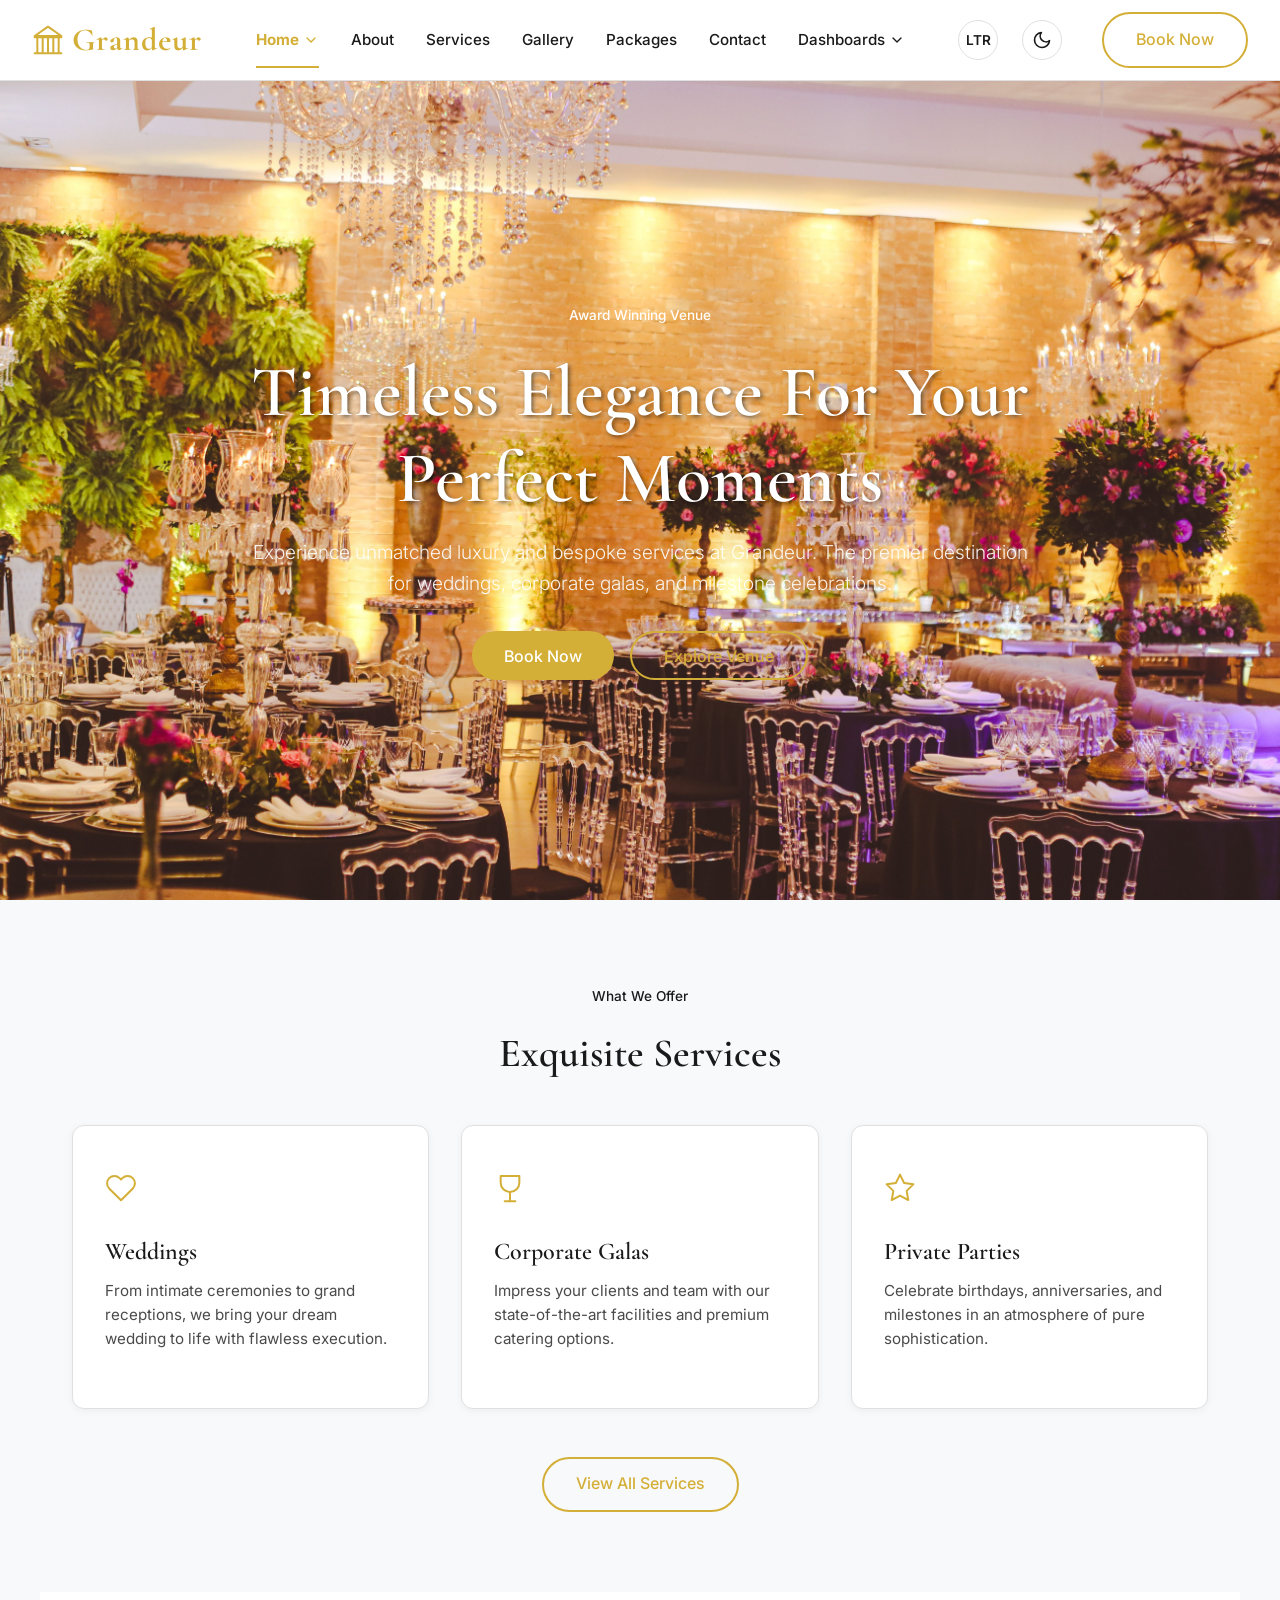
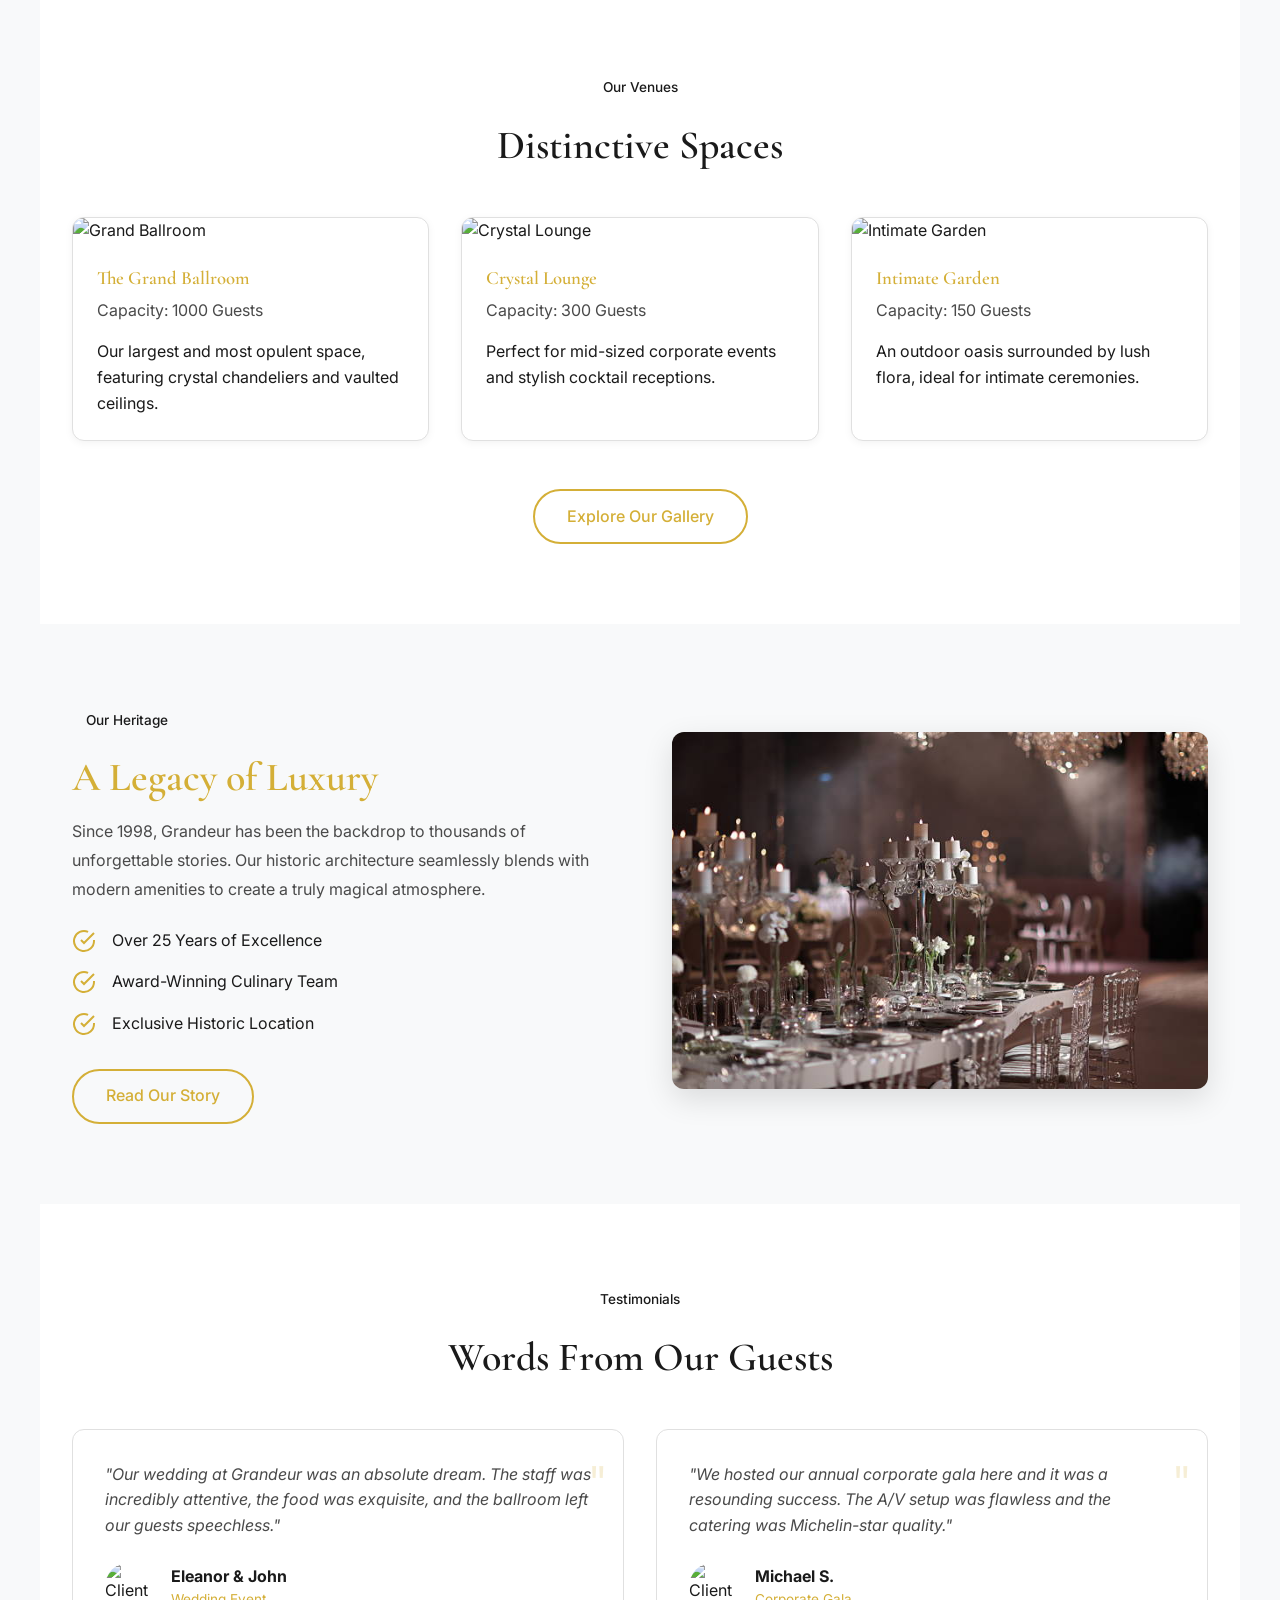
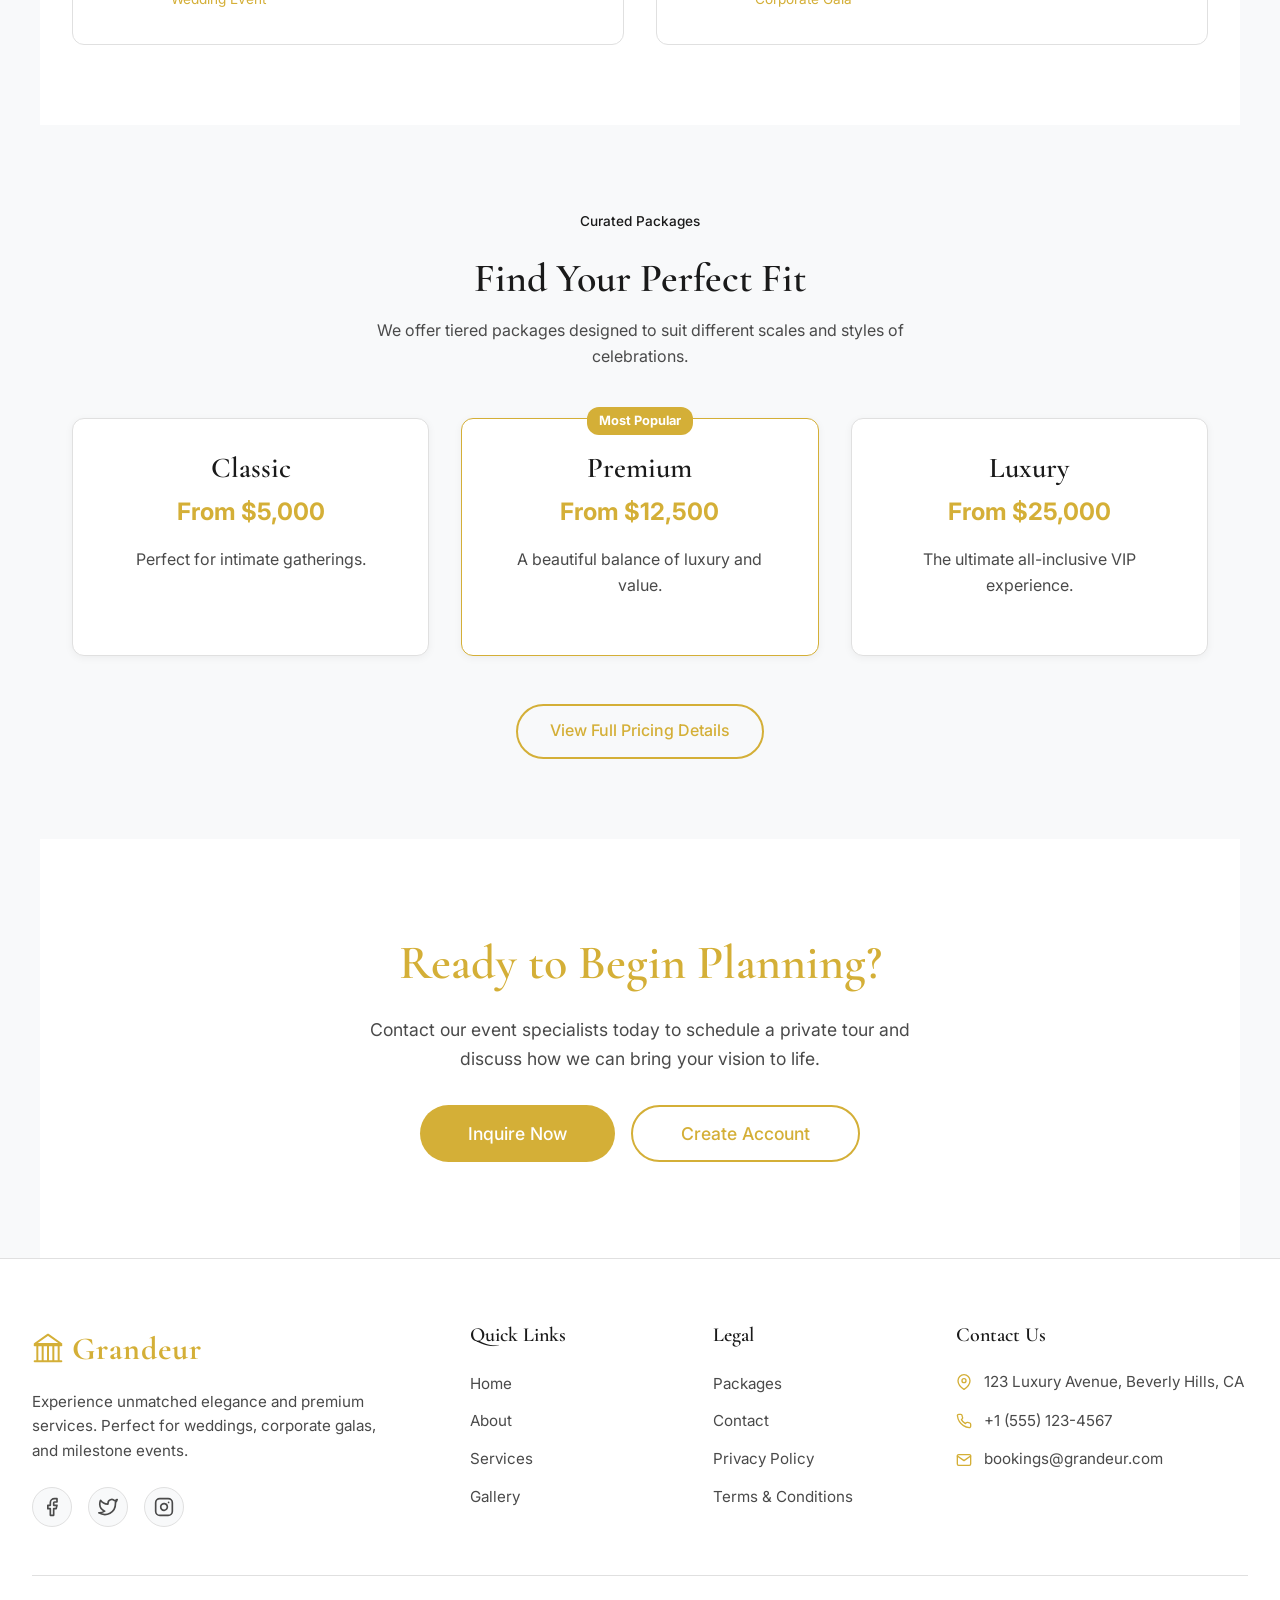
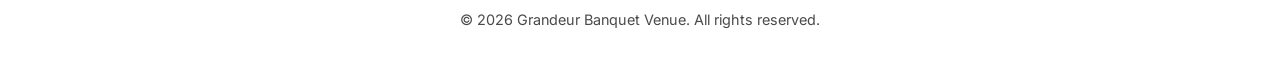
==== commit 2a594bae: "Update layout, add authentication pages, and redesign packages section to zigzag layout" ====
--- a/index.html
+++ b/index.html
@@ -13,6 +13,21 @@
     <link rel="preconnect" href="https://fonts.googleapis.com">
     <link rel="preconnect" href="https://fonts.gstatic.com" crossorigin>
     <link href="https://fonts.googleapis.com/css2?family=Cormorant+Garamond:ital,wght@0,400;0,600;0,700;1,400&family=Inter:wght@300;400;500;600&display=swap" rel="stylesheet">
+
+  <style>
+    /* Full Height Hero Fix */
+    .hero {
+      min-height: calc(100vh - 80px) !important;
+      display: flex !important;
+      background-size: cover !important;
+      background-position: center !important;
+      background-repeat: no-repeat !important;
+      align-items: center !important;
+    }
+    .hero > .container {
+      width: 100%;
+    }
+  </style>
 </head>
 <body>
     <!-- Navigation -->
@@ -56,12 +71,13 @@
                 <button id="theme-toggle" class="btn-icon" aria-label="Toggle Theme">
                     <!-- Icon handled by JS -->
                 </button>
+                <a href="login.html" class="btn btn-outline" style="margin-left: 1rem;">Book Now</a>
             </div>
         </div>
     </header>
 
-    <!-- SECTION 1: Hero -->
-    <section class="hero" style="background-image: url('hero.jpg'); background-size: cover; background-position: center; position: relative;">
+    <!-- SECTION 1: Hero (Understand) -->
+    <section class="hero" id="hero" style="background-image: url('hero.jpg'); background-size: cover; background-position: center; position: relative;">
         <img src="hero.jpg" class="hero-bg" alt="Grandeur Hero Background" onerror="this.src='../hero.jpg'">
         <div class="hero-overlay"></div>
         <div class="hero-content">
@@ -69,14 +85,85 @@
             <h1>Timeless Elegance For Your Perfect Moments</h1>
             <p>Experience unmatched luxury and bespoke services at Grandeur. The premier destination for weddings, corporate galas, and milestone celebrations.</p>
             <div class="hero-actions">
-                <button class="btn btn-primary" onclick="location.href='packages.html'">View Packages</button>
-                <button class="btn btn-outline" onclick="location.href='gallery.html'">Explore Gallery</button>
-            </div>
-        </div>
-    </section>
-
-    <!-- SECTION 2: Our Heritage (Split Layout) -->
+                <button class="btn btn-primary" onclick="location.href='login.html'">Book Now</button>
+                <button class="btn btn-outline" onclick="document.getElementById('explore').scrollIntoView({behavior: 'smooth'})">Explore Venue</button>
+            </div>
+        </div>
+    </section>
+
+    <!-- SECTION 2: Premium Services Overview (Explore) -->
+    <section class="content-section" id="explore">
+        <div style="text-align: center; margin-bottom: 3rem;">
+            <span class="badge">What We Offer</span>
+            <h2 style="font-family: var(--font-heading); font-size: 2.5rem; margin-top: 1rem; color: var(--text-primary);">Exquisite Services</h2>
+        </div>
+        <div class="cards-grid">
+            <div class="card">
+                <div class="card-icon" style="color: var(--primary-color);">
+                    <svg width="32" height="32" viewBox="0 0 24 24" fill="none" stroke="currentColor" stroke-width="1.5" stroke-linecap="round" stroke-linejoin="round"><path d="M20.84 4.61a5.5 5.5 0 0 0-7.78 0L12 5.67l-1.06-1.06a5.5 5.5 0 0 0-7.78 7.78l1.06 1.06L12 21.23l7.78-7.78 1.06-1.06a5.5 5.5 0 0 0 0-7.78z"></path></svg>
+                </div>
+                <h3 class="card-title">Weddings</h3>
+                <p class="card-desc">From intimate ceremonies to grand receptions, we bring your dream wedding to life with flawless execution.</p>
+            </div>
+            <div class="card">
+                <div class="card-icon" style="color: var(--primary-color);">
+                    <svg width="32" height="32" viewBox="0 0 24 24" fill="none" stroke="currentColor" stroke-width="1.5" stroke-linecap="round" stroke-linejoin="round"><path d="M8 22L16 22"></path><path d="M12 15L12 22"></path><path d="M12 15C15.866 15 19 11.866 19 8L19 3L5 3L5 8C5 11.866 8.13401 15 12 15Z"></path></svg>
+                </div>
+                <h3 class="card-title">Corporate Galas</h3>
+                <p class="card-desc">Impress your clients and team with our state-of-the-art facilities and premium catering options.</p>
+            </div>
+            <div class="card">
+                <div class="card-icon" style="color: var(--primary-color);">
+                    <svg width="32" height="32" viewBox="0 0 24 24" fill="none" stroke="currentColor" stroke-width="1.5" stroke-linecap="round" stroke-linejoin="round"><polygon points="12 2 15.09 8.26 22 9.27 17 14.14 18.18 21.02 12 17.77 5.82 21.02 7 14.14 2 9.27 8.91 8.26 12 2"></polygon></svg>
+                </div>
+                <h3 class="card-title">Private Parties</h3>
+                <p class="card-desc">Celebrate birthdays, anniversaries, and milestones in an atmosphere of pure sophistication.</p>
+            </div>
+        </div>
+        <div style="text-align: center; margin-top: 3rem;">
+            <a href="services.html" class="btn btn-outline">View All Services</a>
+        </div>
+    </section>
+
+    <!-- SECTION 3: Featured Halls (Explore) -->
     <section class="content-section section-alt-bg">
+        <div style="text-align: center; margin-bottom: 3rem;">
+            <span class="badge">Our Venues</span>
+            <h2 style="font-family: var(--font-heading); font-size: 2.5rem; margin-top: 1rem; color: var(--text-primary);">Distinctive Spaces</h2>
+        </div>
+        <div class="cards-grid">
+            <div class="card" style="padding: 0; overflow: hidden;">
+                <img src="https://images.unsplash.com/photo-1519167758481-83f550bb49b3?q=80&w=800&auto=format&fit=crop" alt="Grand Ballroom" style="width: 100%; height: 200px; object-fit: cover;">
+                <div style="padding: 1.5rem;">
+                    <h3 style="color: var(--primary-color); margin-bottom: 0.5rem;">The Grand Ballroom</h3>
+                    <p style="color: var(--text-secondary); margin-bottom: 1rem;">Capacity: 1000 Guests</p>
+                    <p>Our largest and most opulent space, featuring crystal chandeliers and vaulted ceilings.</p>
+                </div>
+            </div>
+            <div class="card" style="padding: 0; overflow: hidden;">
+                <img src="https://images.unsplash.com/photo-1549488344-1f9b8d2bd1f3?q=80&w=800&auto=format&fit=crop" alt="Crystal Lounge" style="width: 100%; height: 200px; object-fit: cover;">
+                <div style="padding: 1.5rem;">
+                    <h3 style="color: var(--primary-color); margin-bottom: 0.5rem;">Crystal Lounge</h3>
+                    <p style="color: var(--text-secondary); margin-bottom: 1rem;">Capacity: 300 Guests</p>
+                    <p>Perfect for mid-sized corporate events and stylish cocktail receptions.</p>
+                </div>
+            </div>
+            <div class="card" style="padding: 0; overflow: hidden;">
+                <img src="https://images.unsplash.com/photo-1464366400600-7168b8af9bc3?q=80&w=800&auto=format&fit=crop" alt="Intimate Garden" style="width: 100%; height: 200px; object-fit: cover;">
+                <div style="padding: 1.5rem;">
+                    <h3 style="color: var(--primary-color); margin-bottom: 0.5rem;">Intimate Garden</h3>
+                    <p style="color: var(--text-secondary); margin-bottom: 1rem;">Capacity: 150 Guests</p>
+                    <p>An outdoor oasis surrounded by lush flora, ideal for intimate ceremonies.</p>
+                </div>
+            </div>
+        </div>
+        <div style="text-align: center; margin-top: 3rem;">
+            <a href="gallery.html" class="btn btn-outline">Explore Our Gallery</a>
+        </div>
+    </section>
+
+    <!-- SECTION 4: Our Heritage (Trust) -->
+    <section class="content-section">
         <div class="split-layout">
             <div class="split-text">
                 <span class="badge">Our Heritage</span>
@@ -95,76 +182,8 @@
         </div>
     </section>
 
-    <!-- SECTION 3: Premium Services Overview -->
-    <section class="content-section">
-        <div style="text-align: center; margin-bottom: 3rem;">
-            <span class="badge">What We Offer</span>
-            <h2 style="font-family: var(--font-heading); font-size: 2.5rem; margin-top: 1rem; color: var(--text-primary);">Exquisite Services</h2>
-        </div>
-        <div class="cards-grid">
-            <div class="card">
-                <div class="card-icon" style="color: var(--primary-color);">
-                    <svg width="32" height="32" viewBox="0 0 24 24" fill="none" stroke="currentColor" stroke-width="1.5" stroke-linecap="round" stroke-linejoin="round"><path d="M20.84 4.61a5.5 5.5 0 0 0-7.78 0L12 5.67l-1.06-1.06a5.5 5.5 0 0 0-7.78 7.78l1.06 1.06L12 21.23l7.78-7.78 1.06-1.06a5.5 5.5 0 0 0 0-7.78z"></path></svg>
-                </div>
-                <h3 class="card-title">Weddings</h3>
-                <p class="card-desc">From intimate ceremonies to grand receptions, we bring your dream wedding to life with flawless execution.</p>
-                <a href="services.html" style="color: var(--primary-color); font-weight: 600; text-decoration: none;">Discover More →</a>
-            </div>
-            <div class="card">
-                <div class="card-icon" style="color: var(--primary-color);">
-                    <svg width="32" height="32" viewBox="0 0 24 24" fill="none" stroke="currentColor" stroke-width="1.5" stroke-linecap="round" stroke-linejoin="round"><path d="M8 22L16 22"></path><path d="M12 15L12 22"></path><path d="M12 15C15.866 15 19 11.866 19 8L19 3L5 3L5 8C5 11.866 8.13401 15 12 15Z"></path></svg>
-                </div>
-                <h3 class="card-title">Corporate Galas</h3>
-                <p class="card-desc">Impress your clients and team with our state-of-the-art facilities and premium catering options.</p>
-                <a href="services.html" style="color: var(--primary-color); font-weight: 600; text-decoration: none;">Discover More →</a>
-            </div>
-            <div class="card">
-                <div class="card-icon" style="color: var(--primary-color);">
-                    <svg width="32" height="32" viewBox="0 0 24 24" fill="none" stroke="currentColor" stroke-width="1.5" stroke-linecap="round" stroke-linejoin="round"><polygon points="12 2 15.09 8.26 22 9.27 17 14.14 18.18 21.02 12 17.77 5.82 21.02 7 14.14 2 9.27 8.91 8.26 12 2"></polygon></svg>
-                </div>
-                <h3 class="card-title">Private Parties</h3>
-                <p class="card-desc">Celebrate birthdays, anniversaries, and milestones in an atmosphere of pure sophistication.</p>
-                <a href="services.html" style="color: var(--primary-color); font-weight: 600; text-decoration: none;">Discover More →</a>
-            </div>
-        </div>
-    </section>
-
-    <!-- SECTION 4: Featured Halls -->
+    <!-- SECTION 5: Client Testimonials (Trust) -->
     <section class="content-section section-alt-bg">
-        <div style="text-align: center; margin-bottom: 3rem;">
-            <span class="badge">Our Venues</span>
-            <h2 style="font-family: var(--font-heading); font-size: 2.5rem; margin-top: 1rem; color: var(--text-primary);">Distinctive Spaces</h2>
-        </div>
-        <div class="cards-grid">
-            <div class="card" style="padding: 0; overflow: hidden;">
-                <img src="https://images.unsplash.com/photo-1519167758481-83f550bb49b3?q=80&w=800&auto=format&fit=crop" alt="Grand Ballroom" style="width: 100%; height: 200px; object-fit: cover;">
-                <div style="padding: 1.5rem;">
-                    <h3 style="color: var(--primary-color); margin-bottom: 0.5rem;">The Grand Ballroom</h3>
-                    <p style="color: var(--text-secondary); margin-bottom: 1rem;">Capacity: 1000 Guests</p>
-                    <p>Our largest and most opulent space, featuring crystal chandeliers and vaulted ceilings.</p>
-                </div>
-            </div>
-            <div class="card" style="padding: 0; overflow: hidden;">
-                <img src="https://images.unsplash.com/photo-1549488344-1f9b8d2bd1f3?q=80&w=800&auto=format&fit=crop" alt="Crystal Lounge" style="width: 100%; height: 200px; object-fit: cover;">
-                <div style="padding: 1.5rem;">
-                    <h3 style="color: var(--primary-color); margin-bottom: 0.5rem;">Crystal Lounge</h3>
-                    <p style="color: var(--text-secondary); margin-bottom: 1rem;">Capacity: 300 Guests</p>
-                    <p>Perfect for mid-sized corporate events and stylish cocktail receptions.</p>
-                </div>
-            </div>
-            <div class="card" style="padding: 0; overflow: hidden;">
-                <img src="https://images.unsplash.com/photo-1464366400600-7168b8af9bc3?q=80&w=800&auto=format&fit=crop" alt="Intimate Garden" style="width: 100%; height: 200px; object-fit: cover;">
-                <div style="padding: 1.5rem;">
-                    <h3 style="color: var(--primary-color); margin-bottom: 0.5rem;">Intimate Garden</h3>
-                    <p style="color: var(--text-secondary); margin-bottom: 1rem;">Capacity: 150 Guests</p>
-                    <p>An outdoor oasis surrounded by lush flora, ideal for intimate ceremonies.</p>
-                </div>
-            </div>
-        </div>
-    </section>
-
-    <!-- SECTION 5: Client Testimonials -->
-    <section class="content-section">
         <div style="text-align: center; margin-bottom: 3rem;">
             <span class="badge">Testimonials</span>
             <h2 style="font-family: var(--font-heading); font-size: 2.5rem; margin-top: 1rem; color: var(--text-primary);">Words From Our Guests</h2>
@@ -195,11 +214,44 @@
         </div>
     </section>
 
-    <!-- SECTION 6: Call To Action -->
+    <!-- SECTION 6: Packages (Decide) -->
+    <section class="content-section">
+        <div style="text-align: center; margin-bottom: 3rem;">
+            <span class="badge">Curated Packages</span>
+            <h2 style="font-family: var(--font-heading); font-size: 2.5rem; margin-top: 1rem; color: var(--text-primary);">Find Your Perfect Fit</h2>
+            <p style="color: var(--text-secondary); max-width: 600px; margin: 1rem auto 0;">We offer tiered packages designed to suit different scales and styles of celebrations.</p>
+        </div>
+        <div class="cards-grid">
+            <div class="card" style="text-align: center; padding: 2rem;">
+                <h3 style="color: var(--text-primary); font-family: var(--font-heading); font-size: 1.8rem; margin-bottom: 0.5rem;">Classic</h3>
+                <div style="font-size: 1.5rem; font-weight: bold; color: var(--primary-color); margin-bottom: 1rem;">From $5,000</div>
+                <p style="color: var(--text-secondary); margin-bottom: 1.5rem;">Perfect for intimate gatherings.</p>
+            </div>
+            <div class="card" style="text-align: center; padding: 2rem; border-color: var(--primary-color); position: relative;">
+                <div style="position: absolute; top: -12px; left: 50%; transform: translateX(-50%); background: var(--primary-color); color: white; padding: 4px 12px; border-radius: 12px; font-size: 0.8rem; font-weight: bold;">Most Popular</div>
+                <h3 style="color: var(--text-primary); font-family: var(--font-heading); font-size: 1.8rem; margin-bottom: 0.5rem;">Premium</h3>
+                <div style="font-size: 1.5rem; font-weight: bold; color: var(--primary-color); margin-bottom: 1rem;">From $12,500</div>
+                <p style="color: var(--text-secondary); margin-bottom: 1.5rem;">A beautiful balance of luxury and value.</p>
+            </div>
+            <div class="card" style="text-align: center; padding: 2rem;">
+                <h3 style="color: var(--text-primary); font-family: var(--font-heading); font-size: 1.8rem; margin-bottom: 0.5rem;">Luxury</h3>
+                <div style="font-size: 1.5rem; font-weight: bold; color: var(--primary-color); margin-bottom: 1rem;">From $25,000</div>
+                <p style="color: var(--text-secondary); margin-bottom: 1.5rem;">The ultimate all-inclusive VIP experience.</p>
+            </div>
+        </div>
+        <div style="text-align: center; margin-top: 3rem;">
+            <a href="packages.html" class="btn btn-outline">View Full Pricing Details</a>
+        </div>
+    </section>
+
+    <!-- SECTION 7: Call To Action (Act) -->
     <section class="content-section section-alt-bg" style="text-align: center; padding: 6rem 2rem;">
         <h2 style="font-family: var(--font-heading); font-size: 3rem; color: var(--primary-color); margin-bottom: 1.5rem;">Ready to Begin Planning?</h2>
         <p style="color: var(--text-secondary); max-width: 600px; margin: 0 auto 2rem; font-size: 1.1rem; line-height: 1.6;">Contact our event specialists today to schedule a private tour and discuss how we can bring your vision to life.</p>
-        <button class="btn btn-primary" onclick="location.href='contact.html'" style="padding: 1rem 3rem; font-size: 1.1rem;">Inquire Now</button>
+        <div style="display: flex; gap: 1rem; justify-content: center; flex-wrap: wrap;">
+            <button class="btn btn-primary" onclick="location.href='contact.html'" style="padding: 1rem 3rem; font-size: 1.1rem;">Inquire Now</button>
+            <button class="btn btn-outline" onclick="location.href='register.html'" style="padding: 1rem 3rem; font-size: 1.1rem;">Create Account</button>
+        </div>
     </section>
 
     <!-- Footer -->
--- a/css/style.css
+++ b/css/style.css
@@ -208,15 +208,15 @@
 }
 
 .btn-icon {
-  background: none;
-  border: none;
+  background: transparent;
+  border: 1px solid var(--border-color);
   color: var(--text-primary);
   font-size: 1.25rem;
   cursor: pointer;
   display: flex;
   align-items: center;
   justify-content: center;
-  transition: color var(--transition-smooth);
+  transition: var(--transition-smooth);
   width: 40px;
   height: 40px;
   border-radius: 50%;
@@ -224,6 +224,7 @@
 
 .btn-icon:hover {
   color: var(--primary-color);
+  border-color: var(--primary-color);
   background-color: rgba(212, 175, 55, 0.1);
 }
 
@@ -231,18 +232,23 @@
   font-family: var(--font-body);
   font-weight: 600;
   font-size: 0.85rem;
-  padding: 0.5rem 1rem;
+  width: 40px;
+  height: 40px;
   border: 1px solid var(--border-color);
-  border-radius: 20px;
+  border-radius: 50%;
   background-color: transparent;
   color: var(--text-primary);
   cursor: pointer;
+  display: flex;
+  align-items: center;
+  justify-content: center;
   transition: var(--transition-smooth);
 }
 
 .toggle-btn:hover {
   border-color: var(--primary-color);
   color: var(--primary-color);
+  background-color: rgba(212, 175, 55, 0.1);
 }
 
 /* Buttons */
@@ -508,7 +514,7 @@
 
 /* Dashboard Layout */
 .dashboard-layout {
-  display: flex;
+  display: block;
   min-height: 100vh;
   padding-top: 80px; /* Offset for header */
 }
@@ -521,6 +527,7 @@
   position: fixed;
   height: calc(100vh - 80px);
   overflow-y: auto;
+  overflow-x: hidden;
 }
 
 html[dir="rtl"] .sidebar {
@@ -531,6 +538,7 @@
 .sidebar-menu {
   display: flex;
   flex-direction: column;
+  height: 100%;
 }
 
 .sidebar-item {
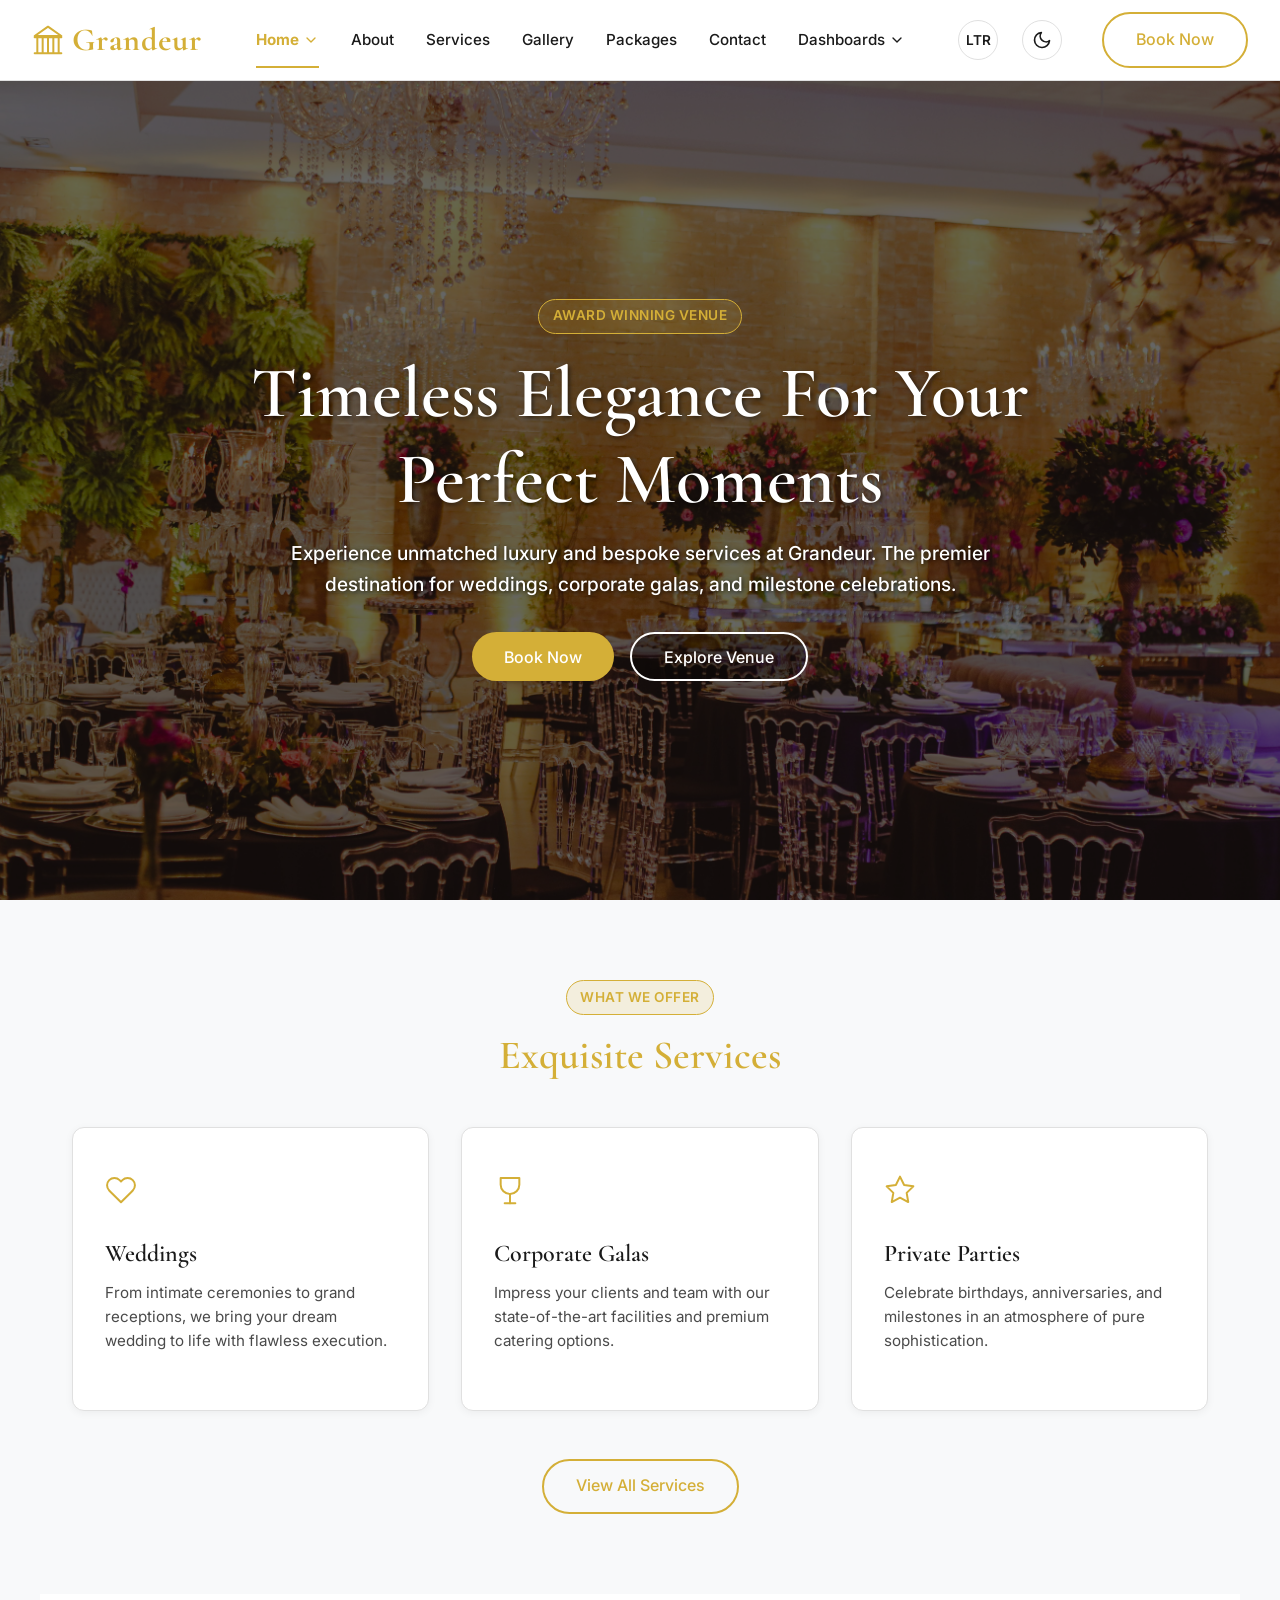
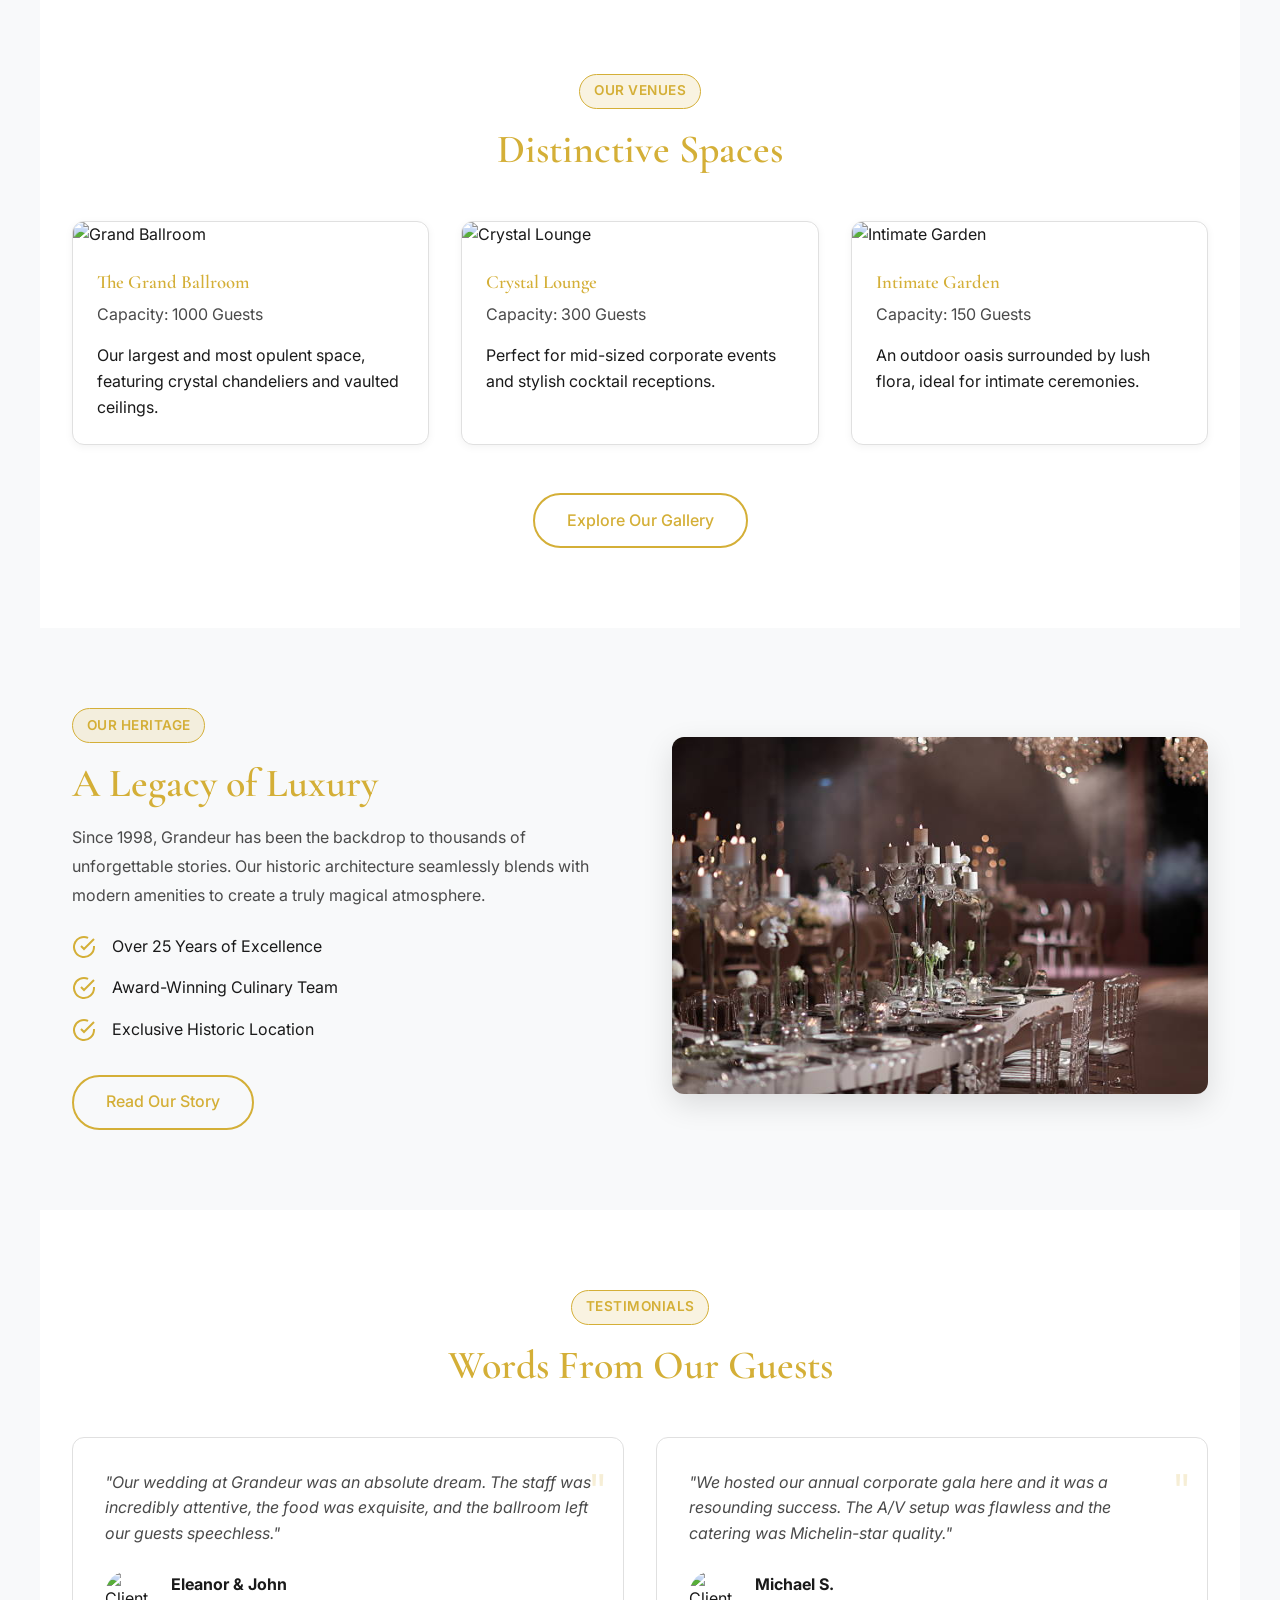
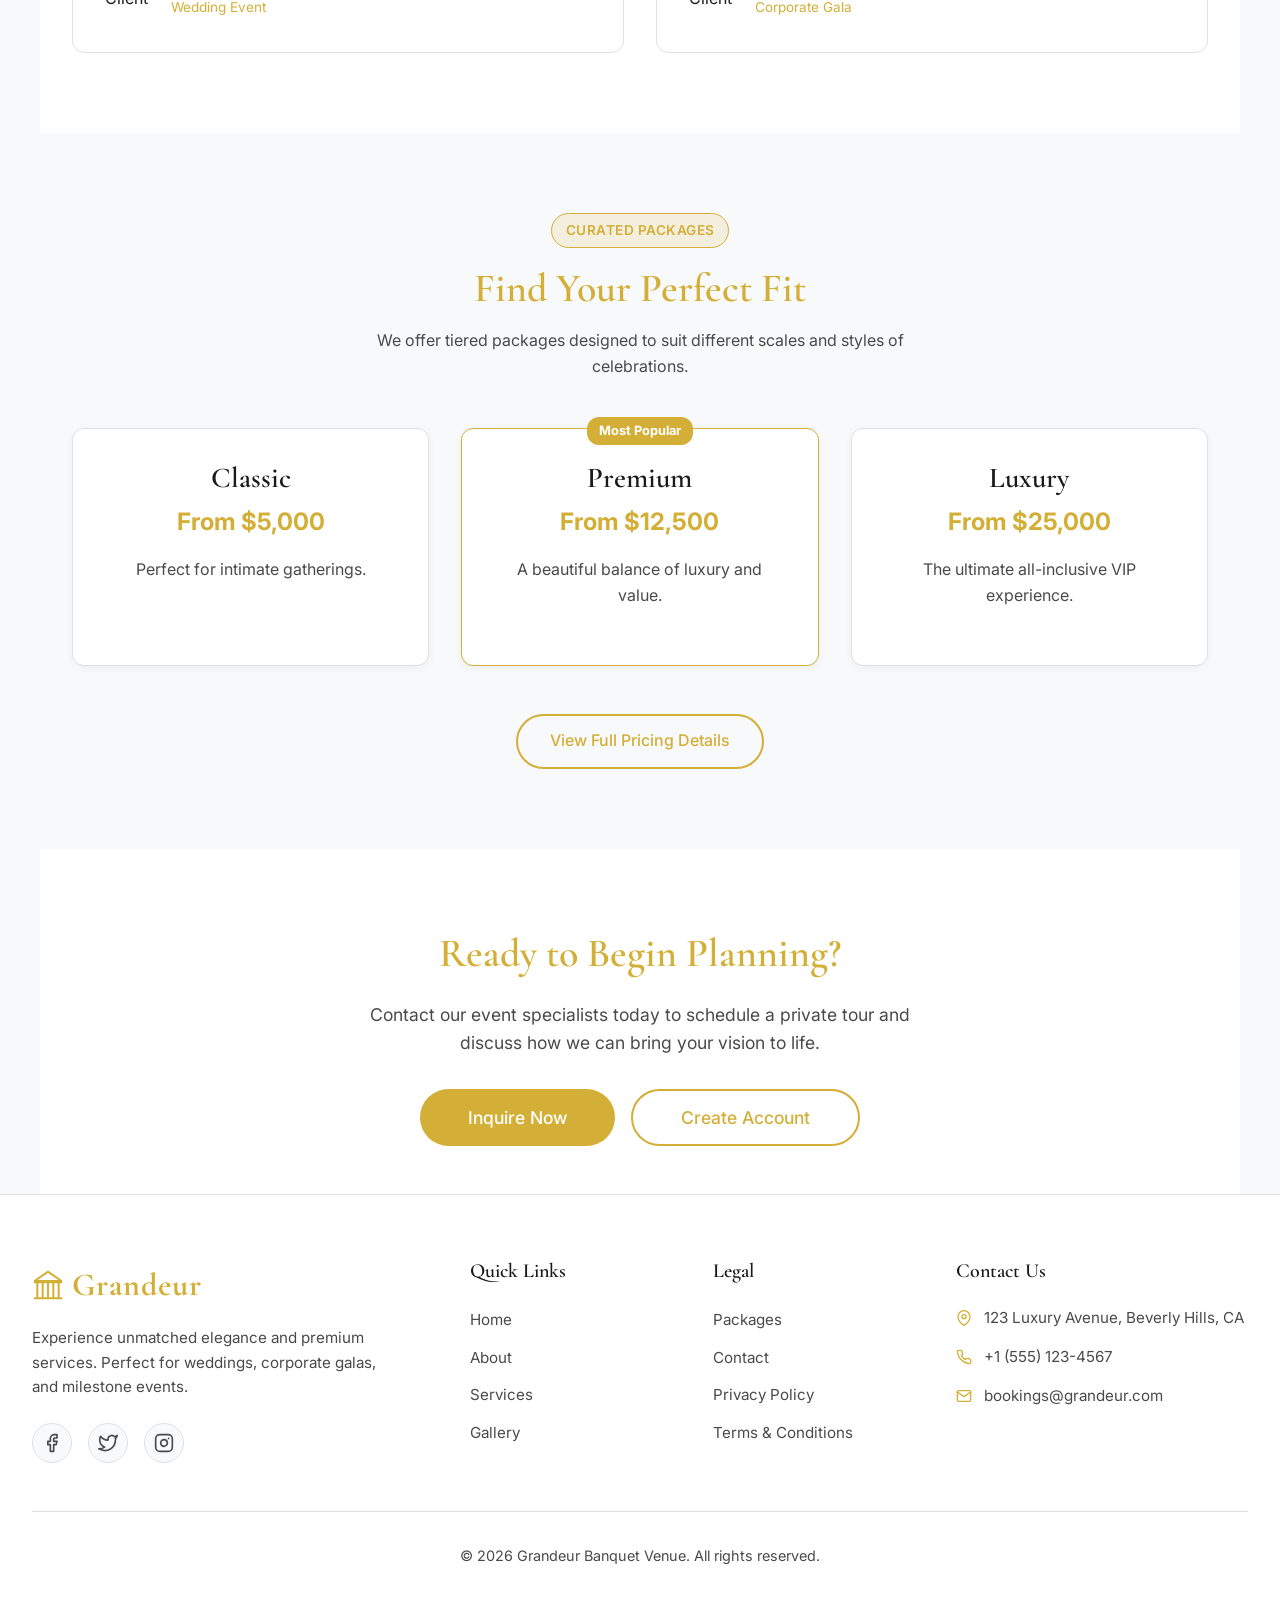
==== commit 654b689b: "Fix UI alignment and responsive layout issues across dashboard and main navigation" ====
--- a/index.html
+++ b/index.html
@@ -204,7 +204,7 @@
                 <div class="testimonial-quote-icon">"</div>
                 <p class="testimonial-text">"We hosted our annual corporate gala here and it was a resounding success. The A/V setup was flawless and the catering was Michelin-star quality."</p>
                 <div class="testimonial-author">
-                    <img src="https://ui-avatars.com/api/?name=Michael+Scott&background=000&color=fff" alt="Client">
+                    <img src="https://ui-avatars.com/api/?name=Michael+Scott&background=d4af37&color=fff" alt="Client">
                     <div>
                         <strong style="color: var(--text-primary);">Michael S.</strong>
                         <div style="font-size: 0.85rem; color: var(--primary-color);">Corporate Gala</div>
@@ -245,7 +245,7 @@
     </section>
 
     <!-- SECTION 7: Call To Action (Act) -->
-    <section class="content-section section-alt-bg" style="text-align: center; padding: 6rem 2rem;">
+    <section class="content-section section-alt-bg" style="text-align: center; padding: 5rem 2rem 3rem;">
         <h2 style="font-family: var(--font-heading); font-size: 3rem; color: var(--primary-color); margin-bottom: 1.5rem;">Ready to Begin Planning?</h2>
         <p style="color: var(--text-secondary); max-width: 600px; margin: 0 auto 2rem; font-size: 1.1rem; line-height: 1.6;">Contact our event specialists today to schedule a private tour and discuss how we can bring your vision to life.</p>
         <div style="display: flex; gap: 1rem; justify-content: center; flex-wrap: wrap;">
--- a/css/style.css
+++ b/css/style.css
@@ -57,6 +57,17 @@
   line-height: 1.2;
 }
 
+h2 {
+  font-size: 2.5rem !important;
+  color: var(--primary-color) !important;
+}
+
+@media (max-width: 768px) {
+  h2 {
+    font-size: 2rem !important;
+  }
+}
+
 a {
   text-decoration: none;
   color: inherit;
@@ -307,7 +318,7 @@
   width: 100%;
   height: 100%;
   object-fit: cover;
-  z-index: -2;
+  z-index: 1;
 }
 
 .hero-overlay {
@@ -316,14 +327,16 @@
   left: 0;
   width: 100%;
   height: 100%;
-  background: rgba(0, 0, 0, 0.5); /* Dark overlay for text readability */
-  z-index: -1;
+  background: rgba(0, 0, 0, 0.6); /* Darker overlay for better contrast */
+  z-index: 2;
 }
 
 .hero-content {
   max-width: 800px;
   color: #ffffff;
   margin-top: 80px;
+  position: relative;
+  z-index: 3;
 }
 
 .hero h1 {
@@ -335,14 +348,26 @@
 .hero p {
   font-size: 1.2rem;
   margin-bottom: 2rem;
-  opacity: 0.9;
-  font-weight: 300;
+  opacity: 1;
+  font-weight: 500;
+  text-shadow: 1px 1px 4px rgba(0, 0, 0, 0.8);
 }
 
 .hero-actions {
   display: flex;
   gap: 1rem;
   justify-content: center;
+}
+
+.hero .btn-outline {
+  border-color: #ffffff;
+  color: #ffffff;
+  background-color: rgba(0, 0, 0, 0.3);
+}
+
+.hero .btn-outline:hover {
+  background-color: #ffffff;
+  color: var(--text-primary);
 }
 
 /* Content Sections */
@@ -544,6 +569,7 @@
 .sidebar-item {
   padding: 1rem 2rem;
   display: flex;
+  justify-content: flex-start;
   align-items: center;
   gap: 1rem;
   color: var(--text-secondary);
@@ -569,6 +595,9 @@
 
 .sidebar-icon {
   font-size: 1.25rem;
+  display: flex;
+  justify-content: center;
+  width: 24px;
 }
 
 .dashboard-content {
@@ -709,8 +738,13 @@
   padding: 0.35rem 0.85rem;
   border-radius: 20px;
   font-size: 0.85rem;
-  font-weight: 500;
+  font-weight: 600;
   display: inline-block;
+  background-color: rgba(212, 175, 55, 0.15); /* light gold background */
+  color: var(--primary-color);
+  border: 1px solid var(--primary-color);
+  text-transform: uppercase;
+  letter-spacing: 0.5px;
 }
 
 .badge-success {
@@ -727,6 +761,18 @@
 
 /* 1024px Breakpoint (Tablet Landscape / Small Laptop) */
 @media (max-width: 1024px) {
+  .nav-menu {
+    gap: 1rem;
+  }
+  .nav-item {
+    font-size: 0.85rem;
+  }
+  .header-utils {
+    gap: 0.75rem;
+  }
+  .logo {
+    font-size: 1.6rem;
+  }
   .hero h1 {
     font-size: 3.25rem;
   }
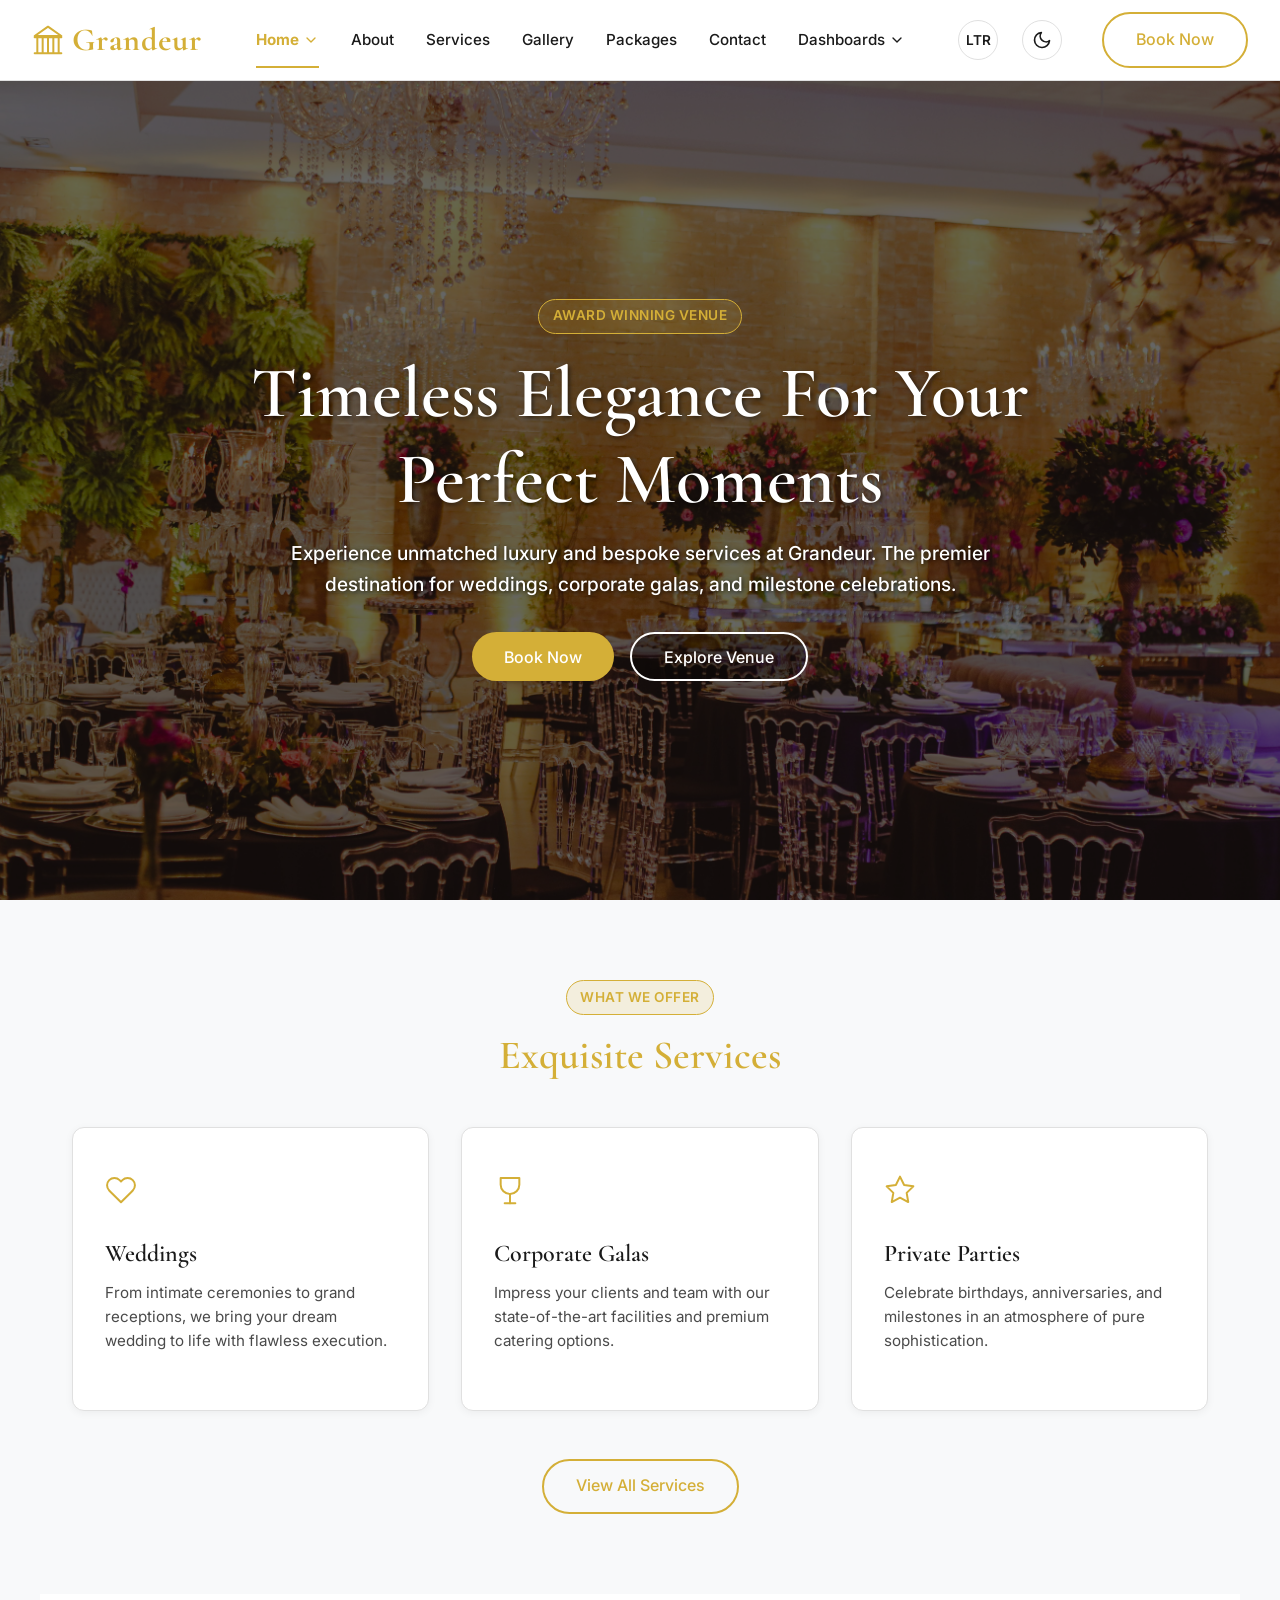
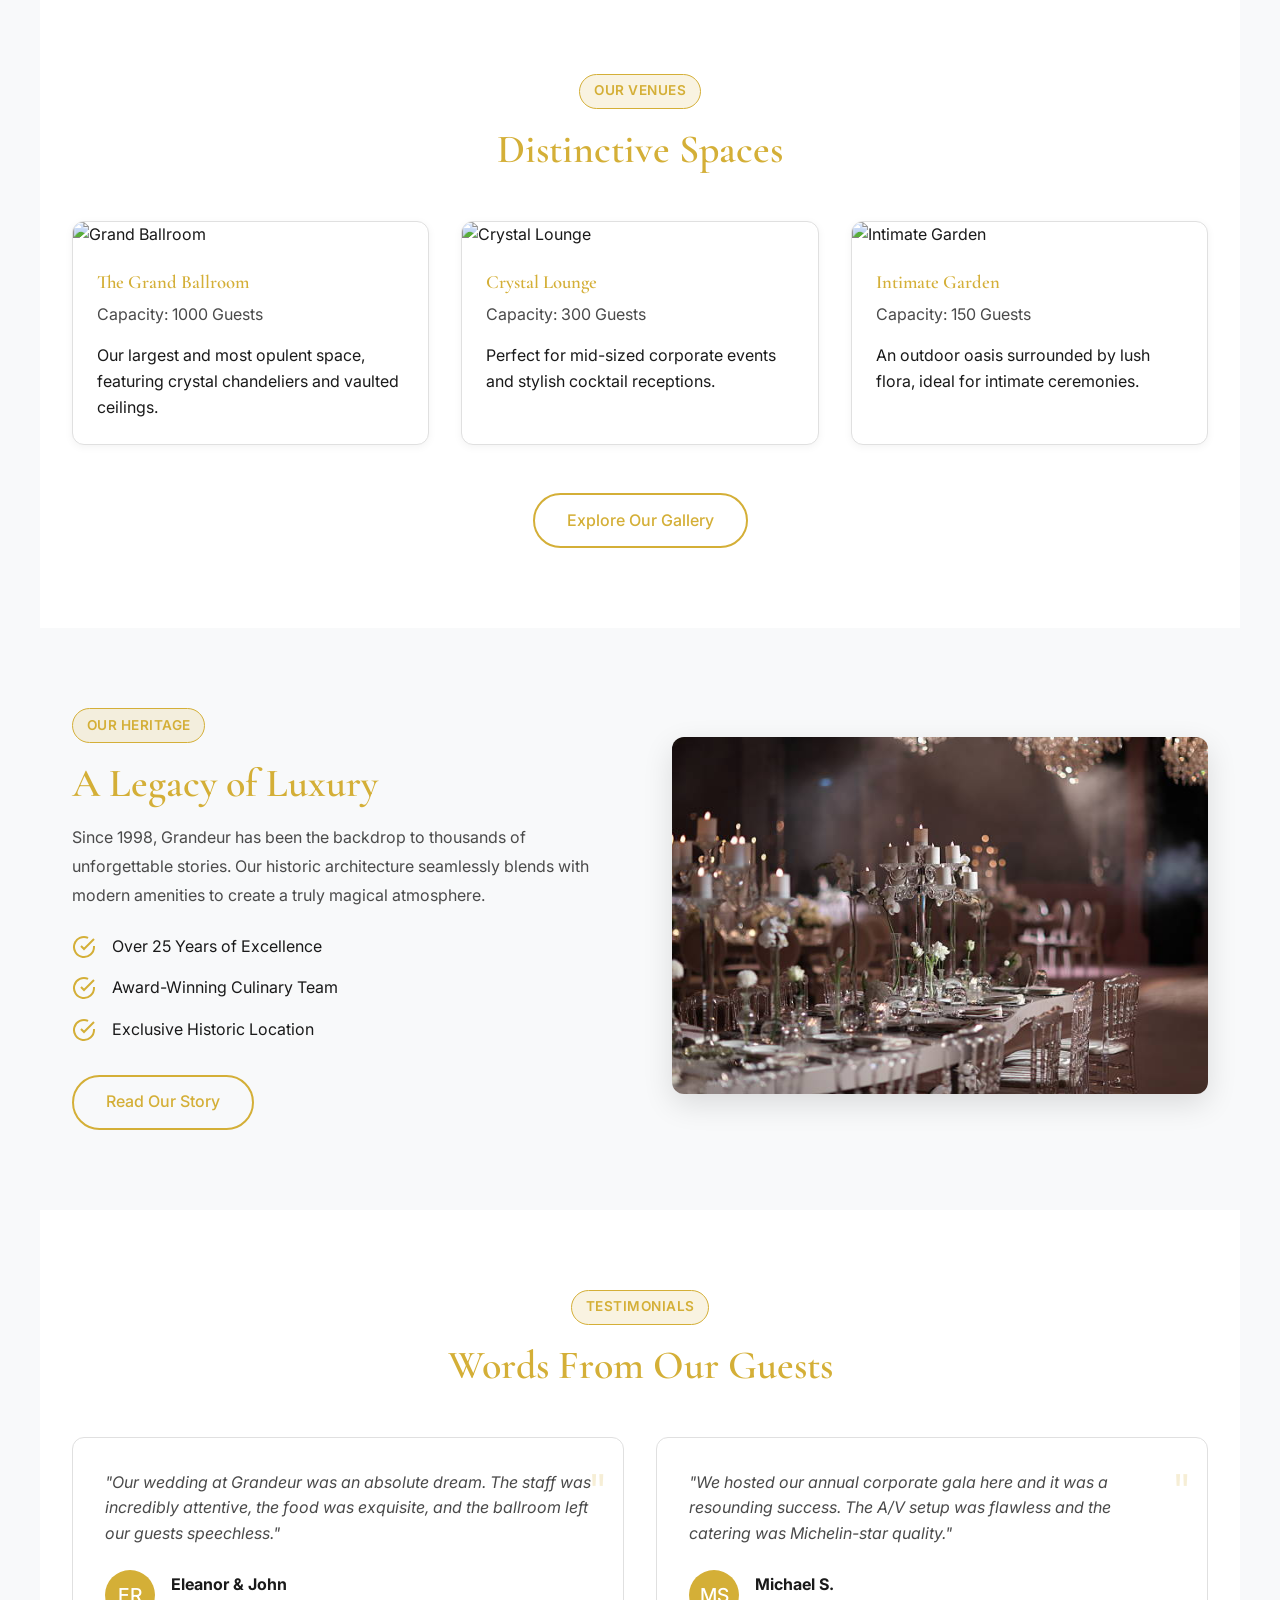
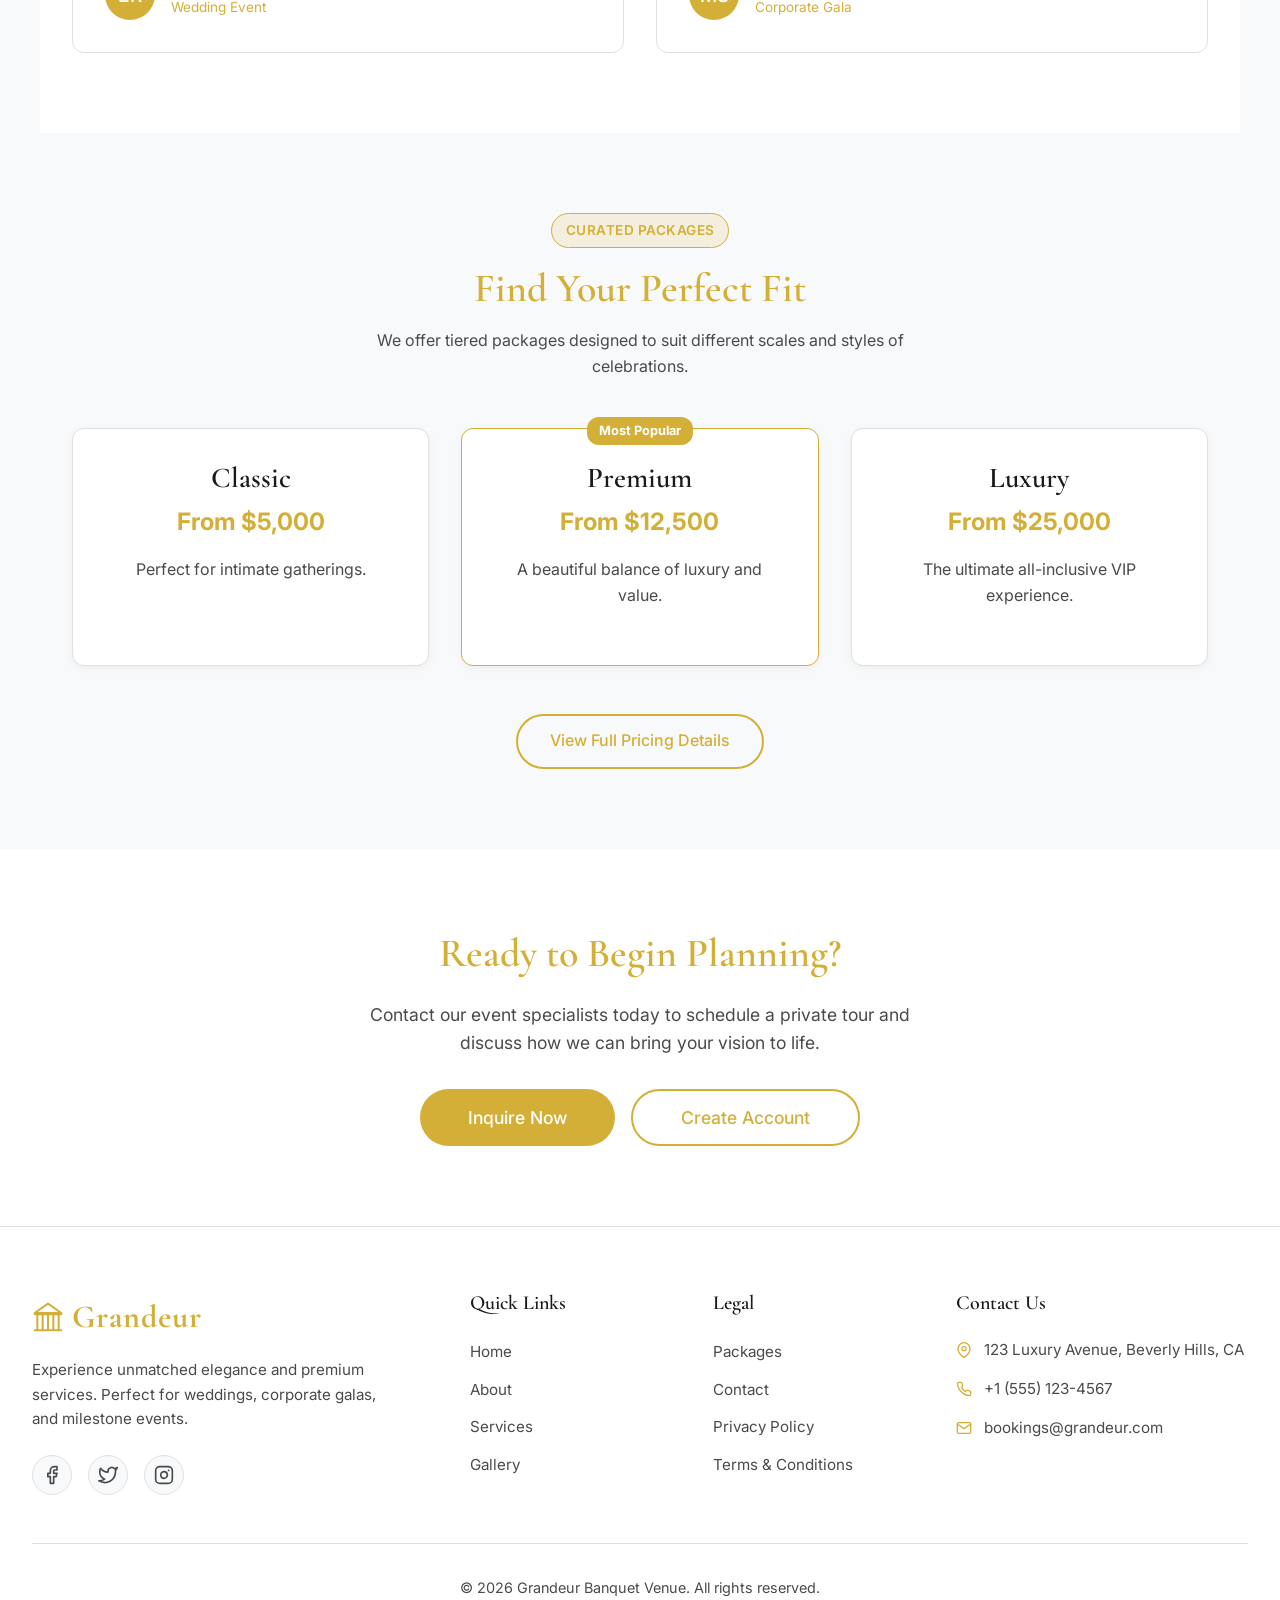
==== commit 29854bc1: "Fix various UI issues: padding, responsive table layouts, and button contrast" ====
--- a/index.html
+++ b/index.html
@@ -193,7 +193,7 @@
                 <div class="testimonial-quote-icon">"</div>
                 <p class="testimonial-text">"Our wedding at Grandeur was an absolute dream. The staff was incredibly attentive, the food was exquisite, and the ballroom left our guests speechless."</p>
                 <div class="testimonial-author">
-                    <img src="https://ui-avatars.com/api/?name=Eleanor+Rigby&background=d4af37&color=fff" alt="Client">
+                    <div class="profile-icon">ER</div>
                     <div>
                         <strong style="color: var(--text-primary);">Eleanor & John</strong>
                         <div style="font-size: 0.85rem; color: var(--primary-color);">Wedding Event</div>
@@ -204,7 +204,7 @@
                 <div class="testimonial-quote-icon">"</div>
                 <p class="testimonial-text">"We hosted our annual corporate gala here and it was a resounding success. The A/V setup was flawless and the catering was Michelin-star quality."</p>
                 <div class="testimonial-author">
-                    <img src="https://ui-avatars.com/api/?name=Michael+Scott&background=d4af37&color=fff" alt="Client">
+                    <div class="profile-icon">MS</div>
                     <div>
                         <strong style="color: var(--text-primary);">Michael S.</strong>
                         <div style="font-size: 0.85rem; color: var(--primary-color);">Corporate Gala</div>
@@ -245,12 +245,14 @@
     </section>
 
     <!-- SECTION 7: Call To Action (Act) -->
-    <section class="content-section section-alt-bg" style="text-align: center; padding: 5rem 2rem 3rem;">
-        <h2 style="font-family: var(--font-heading); font-size: 3rem; color: var(--primary-color); margin-bottom: 1.5rem;">Ready to Begin Planning?</h2>
-        <p style="color: var(--text-secondary); max-width: 600px; margin: 0 auto 2rem; font-size: 1.1rem; line-height: 1.6;">Contact our event specialists today to schedule a private tour and discuss how we can bring your vision to life.</p>
-        <div style="display: flex; gap: 1rem; justify-content: center; flex-wrap: wrap;">
-            <button class="btn btn-primary" onclick="location.href='contact.html'" style="padding: 1rem 3rem; font-size: 1.1rem;">Inquire Now</button>
-            <button class="btn btn-outline" onclick="location.href='register.html'" style="padding: 1rem 3rem; font-size: 1.1rem;">Create Account</button>
+    <section class="section-alt-bg">
+        <div class="content-section" style="text-align: center; padding: 5rem 2rem;">
+            <h2 style="font-family: var(--font-heading); font-size: 3rem; color: var(--primary-color); margin-bottom: 1.5rem;">Ready to Begin Planning?</h2>
+            <p style="color: var(--text-secondary); max-width: 600px; margin: 0 auto 2rem; font-size: 1.1rem; line-height: 1.6;">Contact our event specialists today to schedule a private tour and discuss how we can bring your vision to life.</p>
+            <div style="display: flex; gap: 1rem; justify-content: center; flex-wrap: wrap;">
+                <button class="btn btn-primary" onclick="location.href='contact.html'" style="padding: 1rem 3rem; font-size: 1.1rem;">Inquire Now</button>
+                <button class="btn btn-outline" onclick="location.href='register.html'" style="padding: 1rem 3rem; font-size: 1.1rem;">Create Account</button>
+            </div>
         </div>
     </section>
 
--- a/css/style.css
+++ b/css/style.css
@@ -367,7 +367,7 @@
 
 .hero .btn-outline:hover {
   background-color: #ffffff;
-  color: var(--text-primary);
+  color: var(--primary-color);
 }
 
 /* Content Sections */
--- a/css/sections.css
+++ b/css/sections.css
@@ -19,6 +19,9 @@
 }
 .split-layout.reverse {
     direction: rtl; /* For flipping visually without changing DOM order if needed, but flex order is better */
+}
+.split-layout.reverse > * {
+    direction: ltr;
 }
 @media (max-width: 768px) {
     .split-layout { grid-template-columns: 1fr; }
@@ -54,10 +57,21 @@
     align-items: center;
     gap: 1rem;
 }
-.testimonial-author img {
+.testimonial-author img,
+.testimonial-author .profile-icon {
     width: 50px;
     height: 50px;
     border-radius: 50%;
+}
+.testimonial-author .profile-icon {
+    background-color: var(--primary-color);
+    color: #fff;
+    display: flex;
+    align-items: center;
+    justify-content: center;
+    font-size: 1.2rem;
+    font-weight: 500;
+    flex-shrink: 0;
 }
 .testimonial-quote-icon {
     position: absolute;
